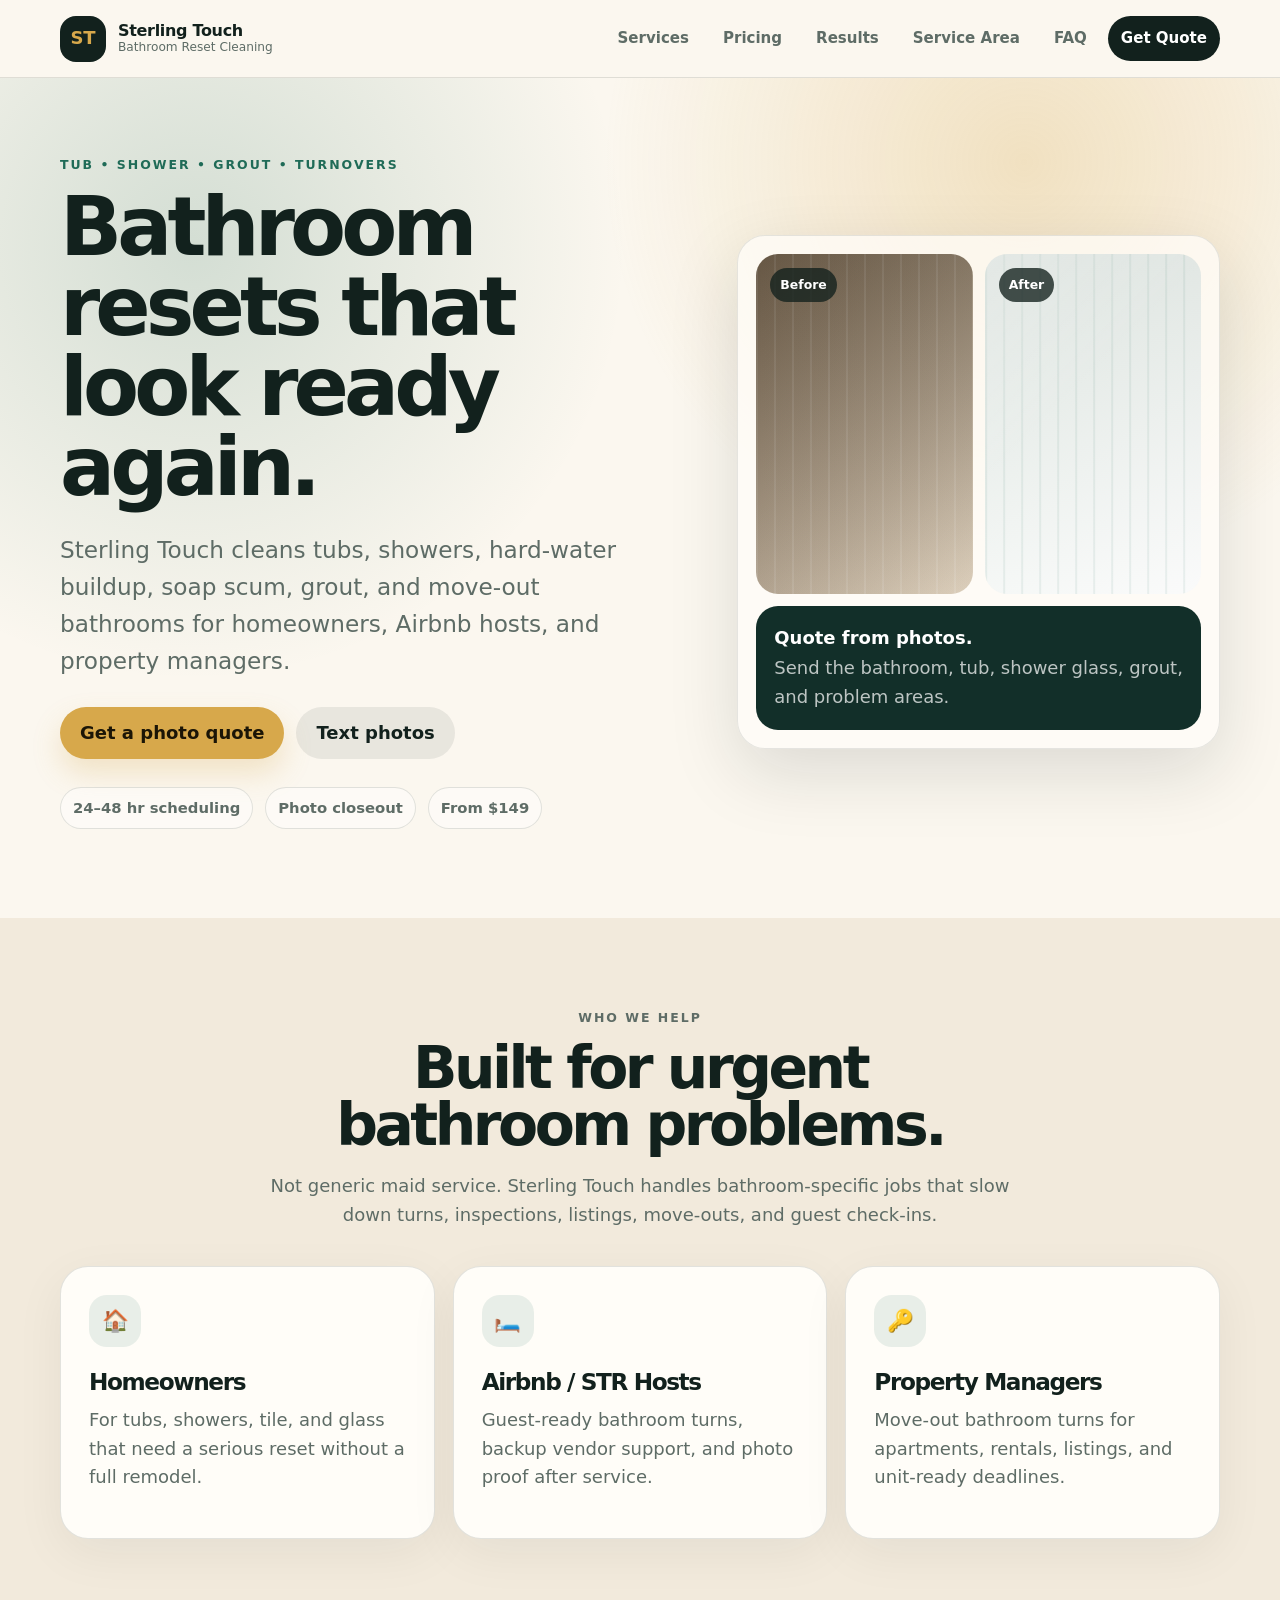
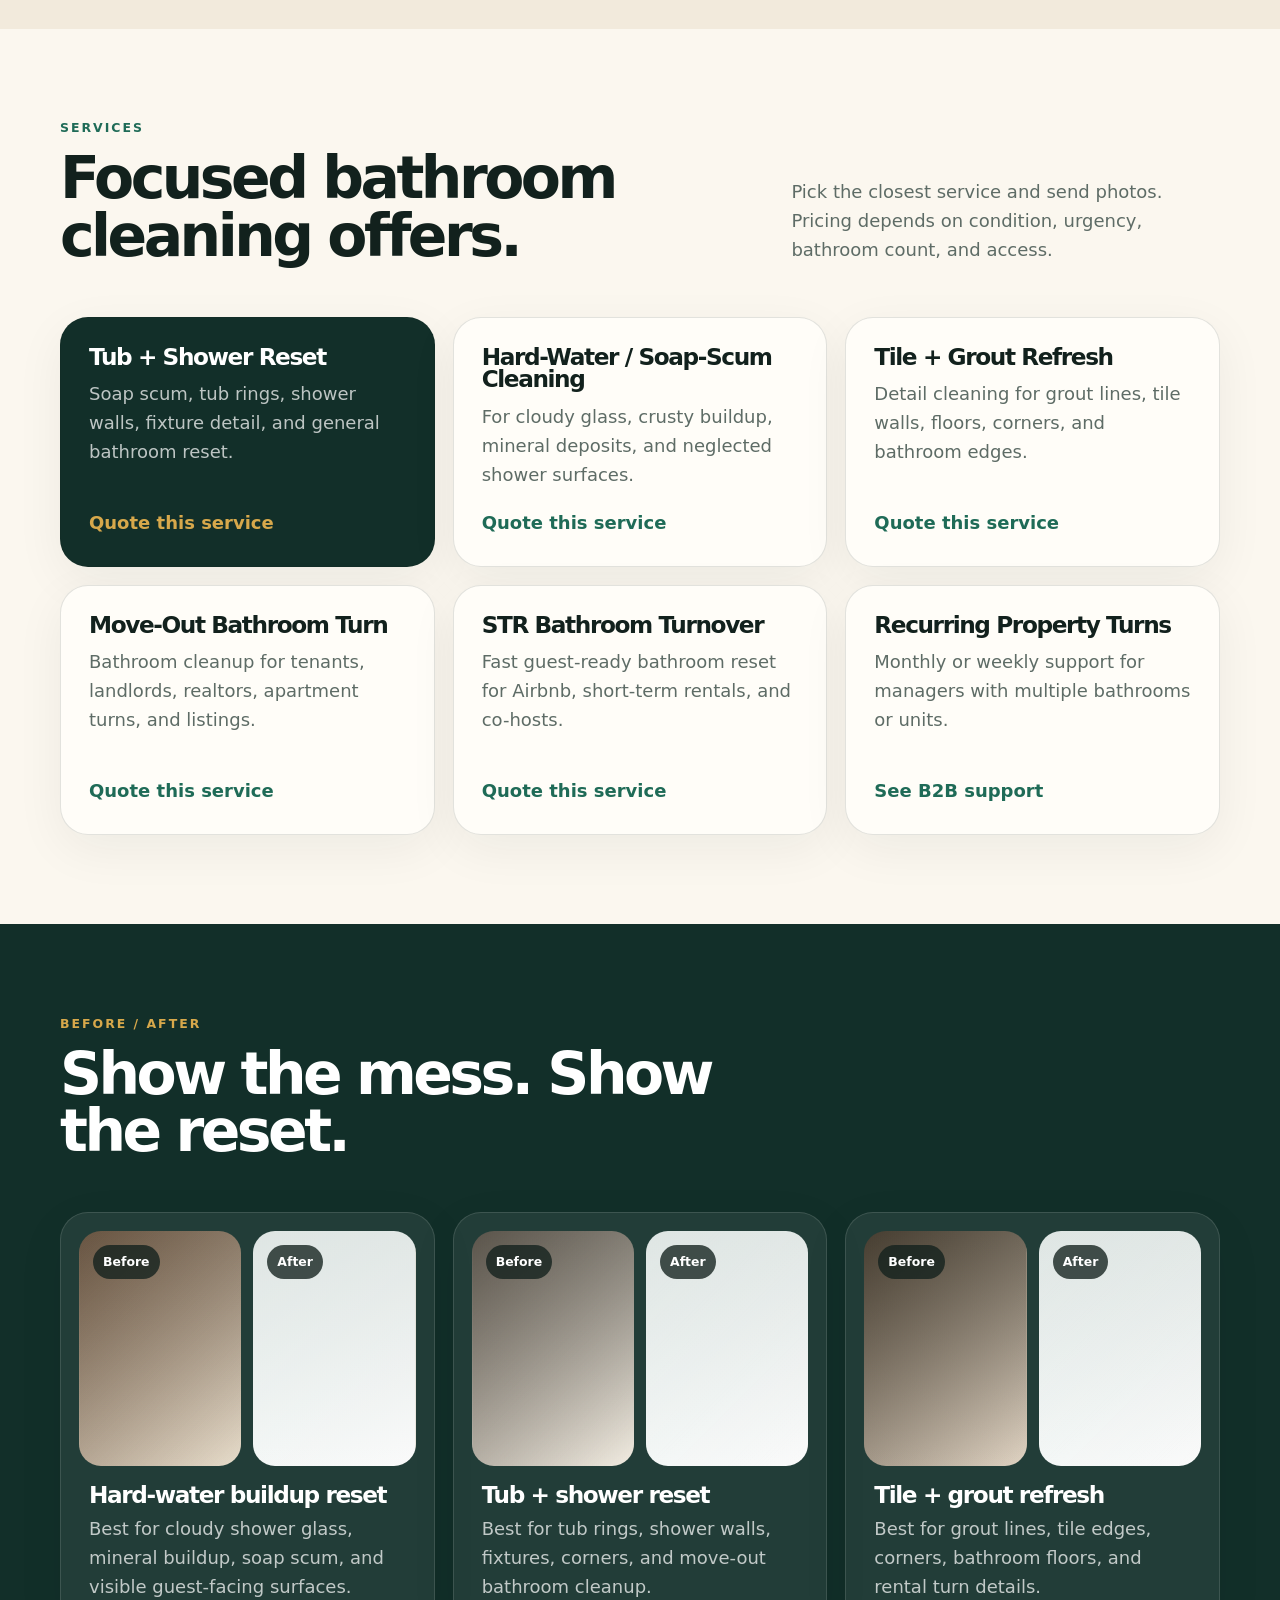
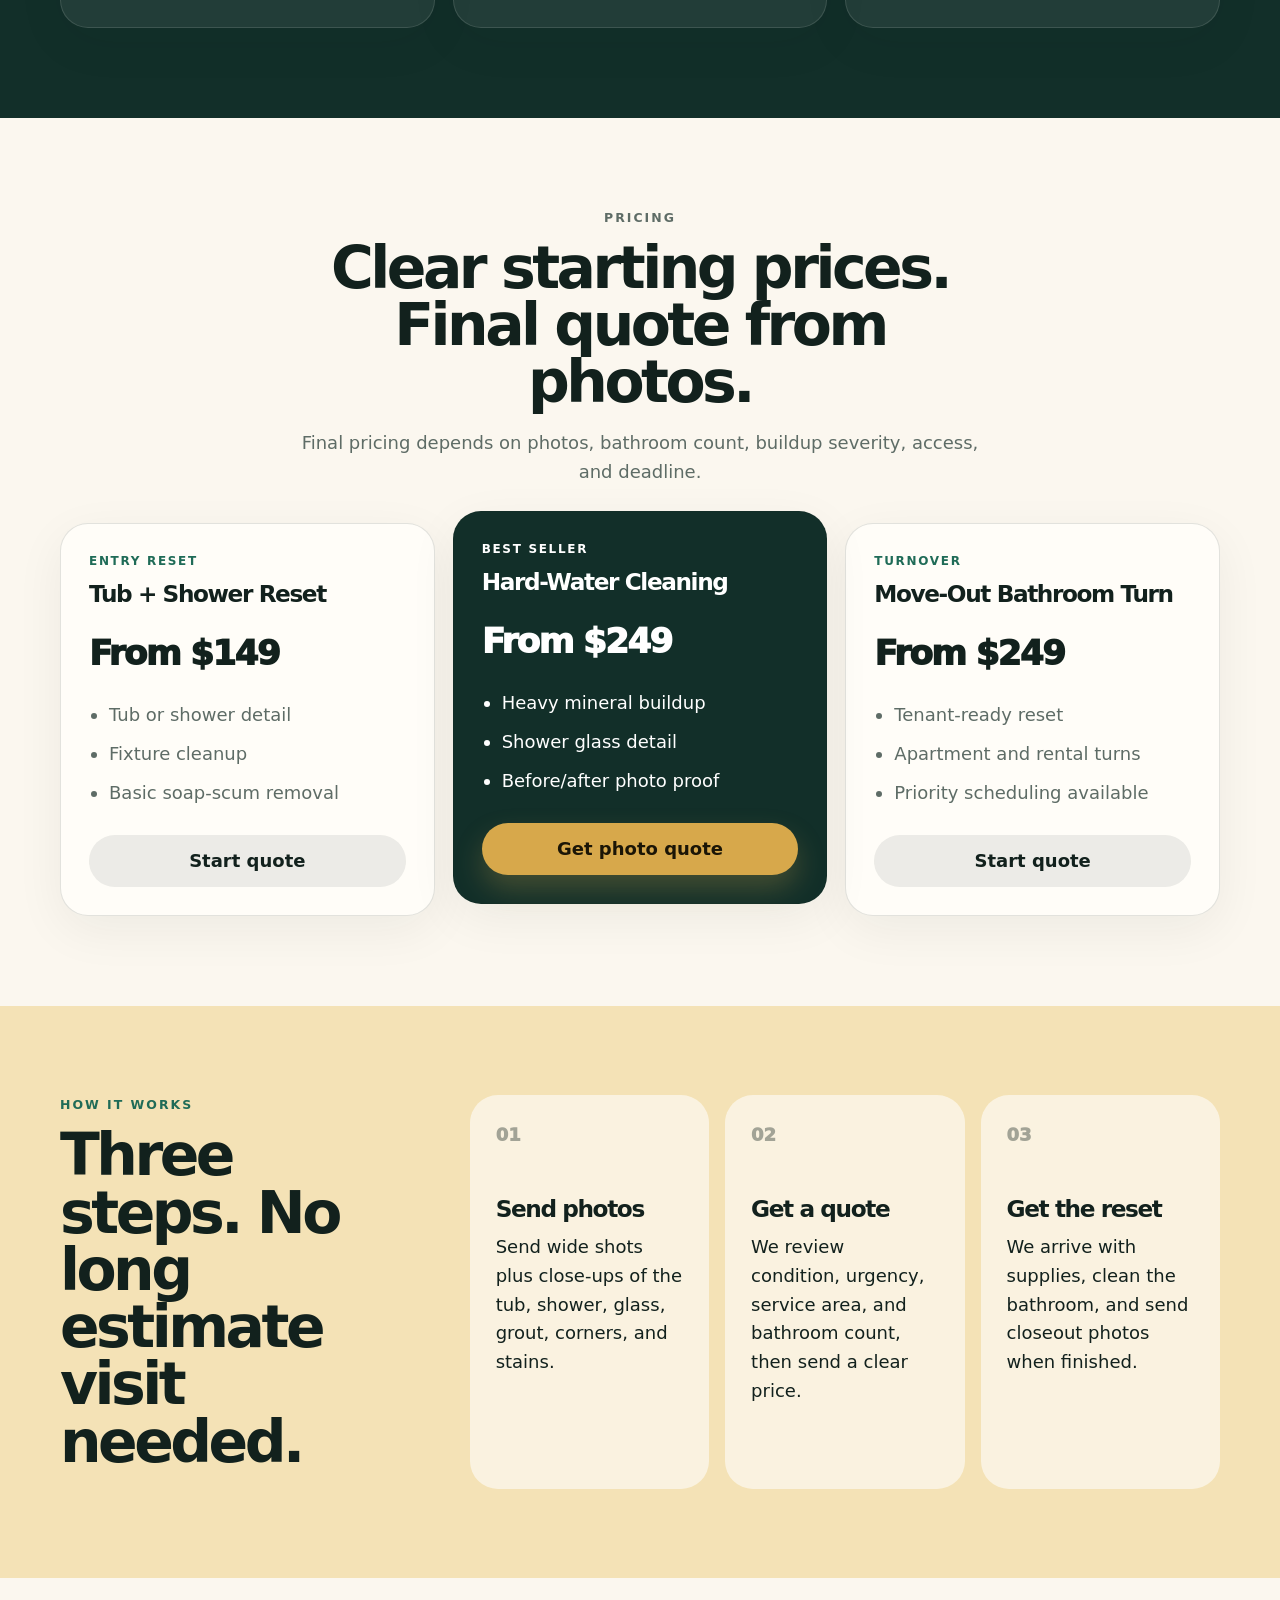
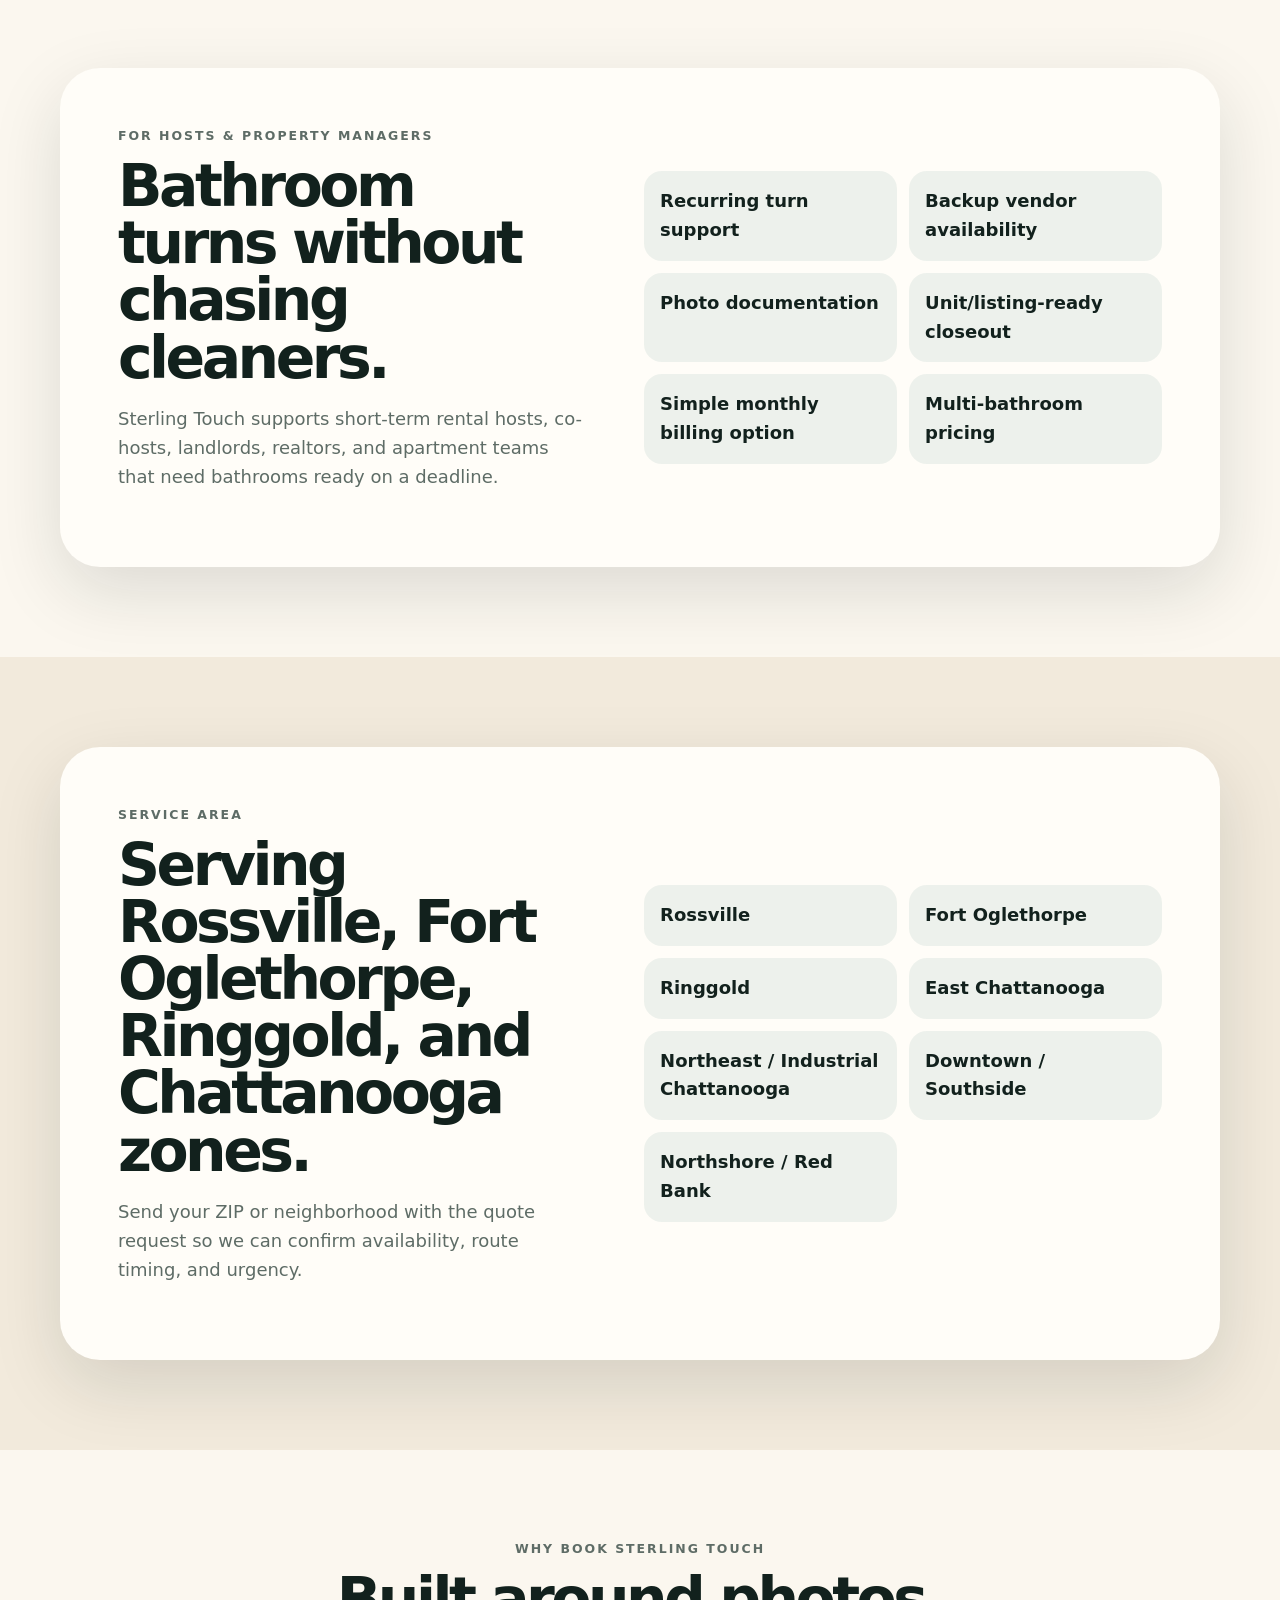
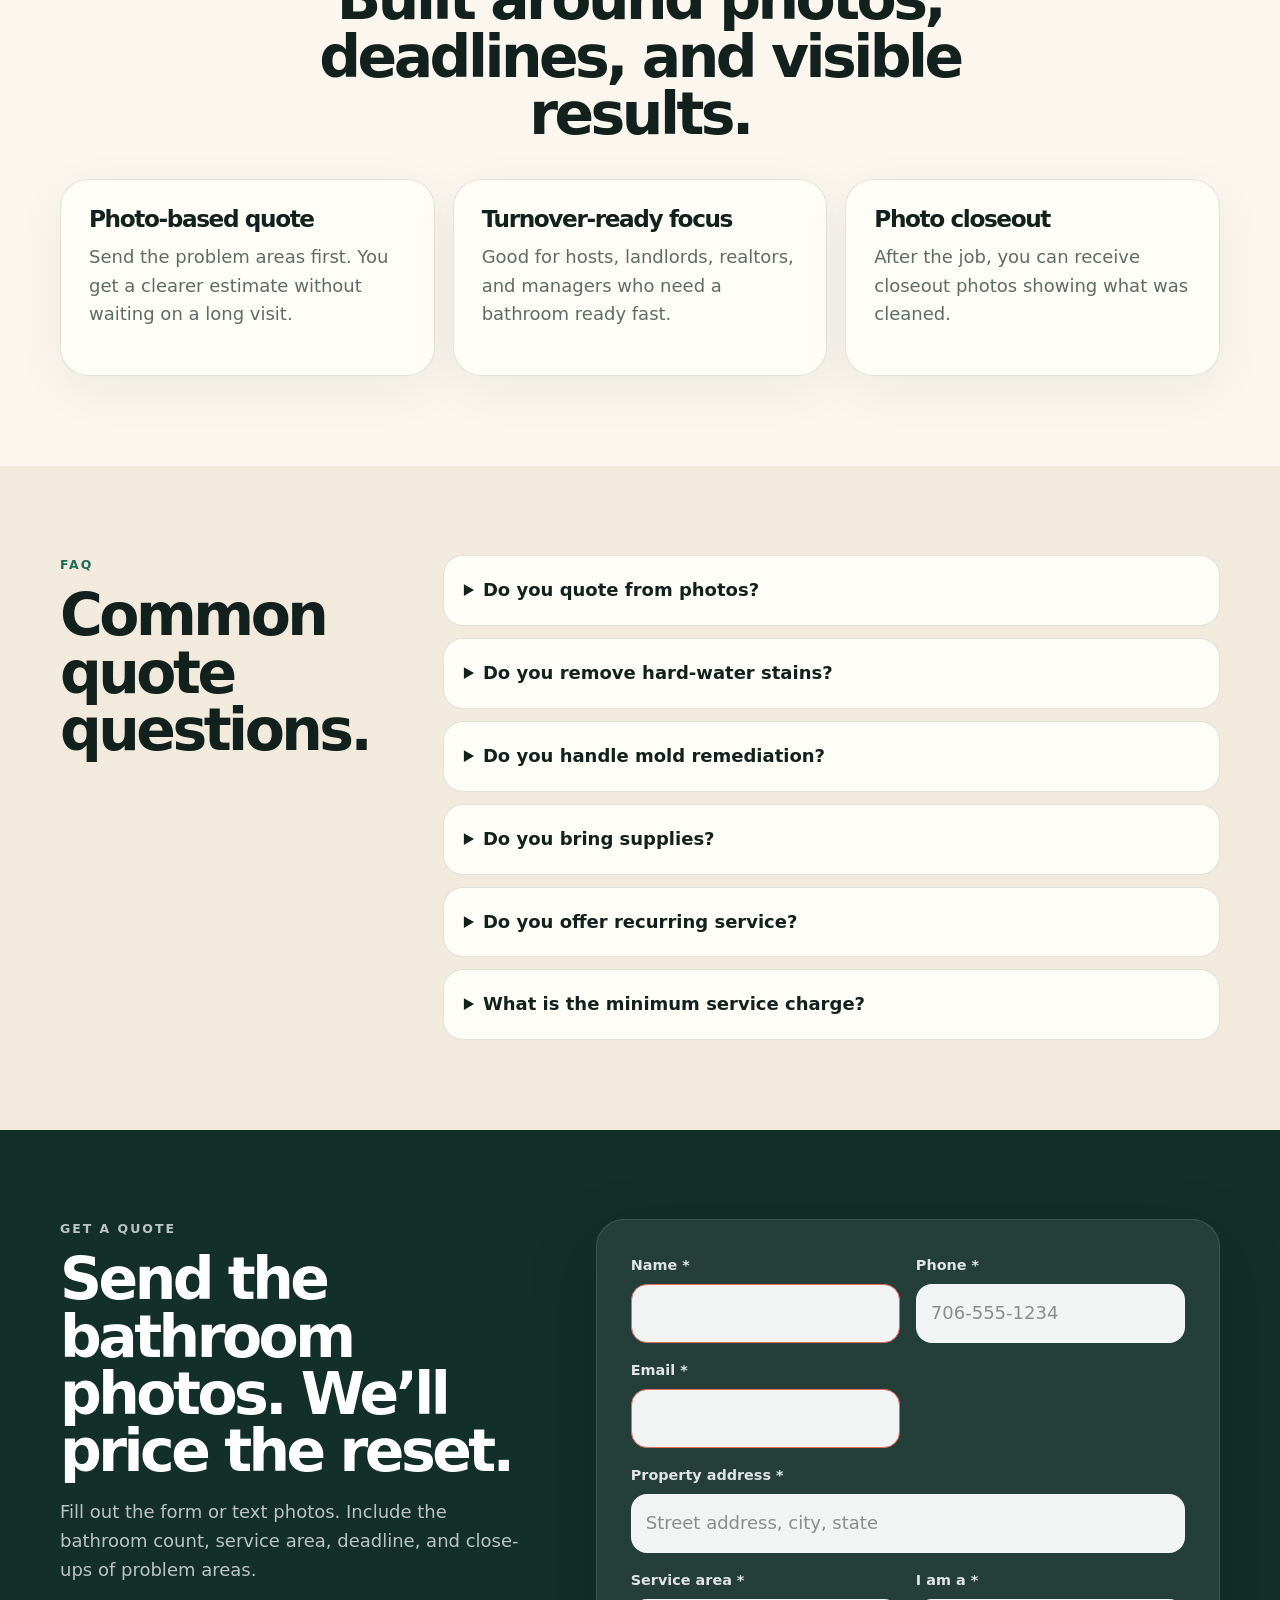
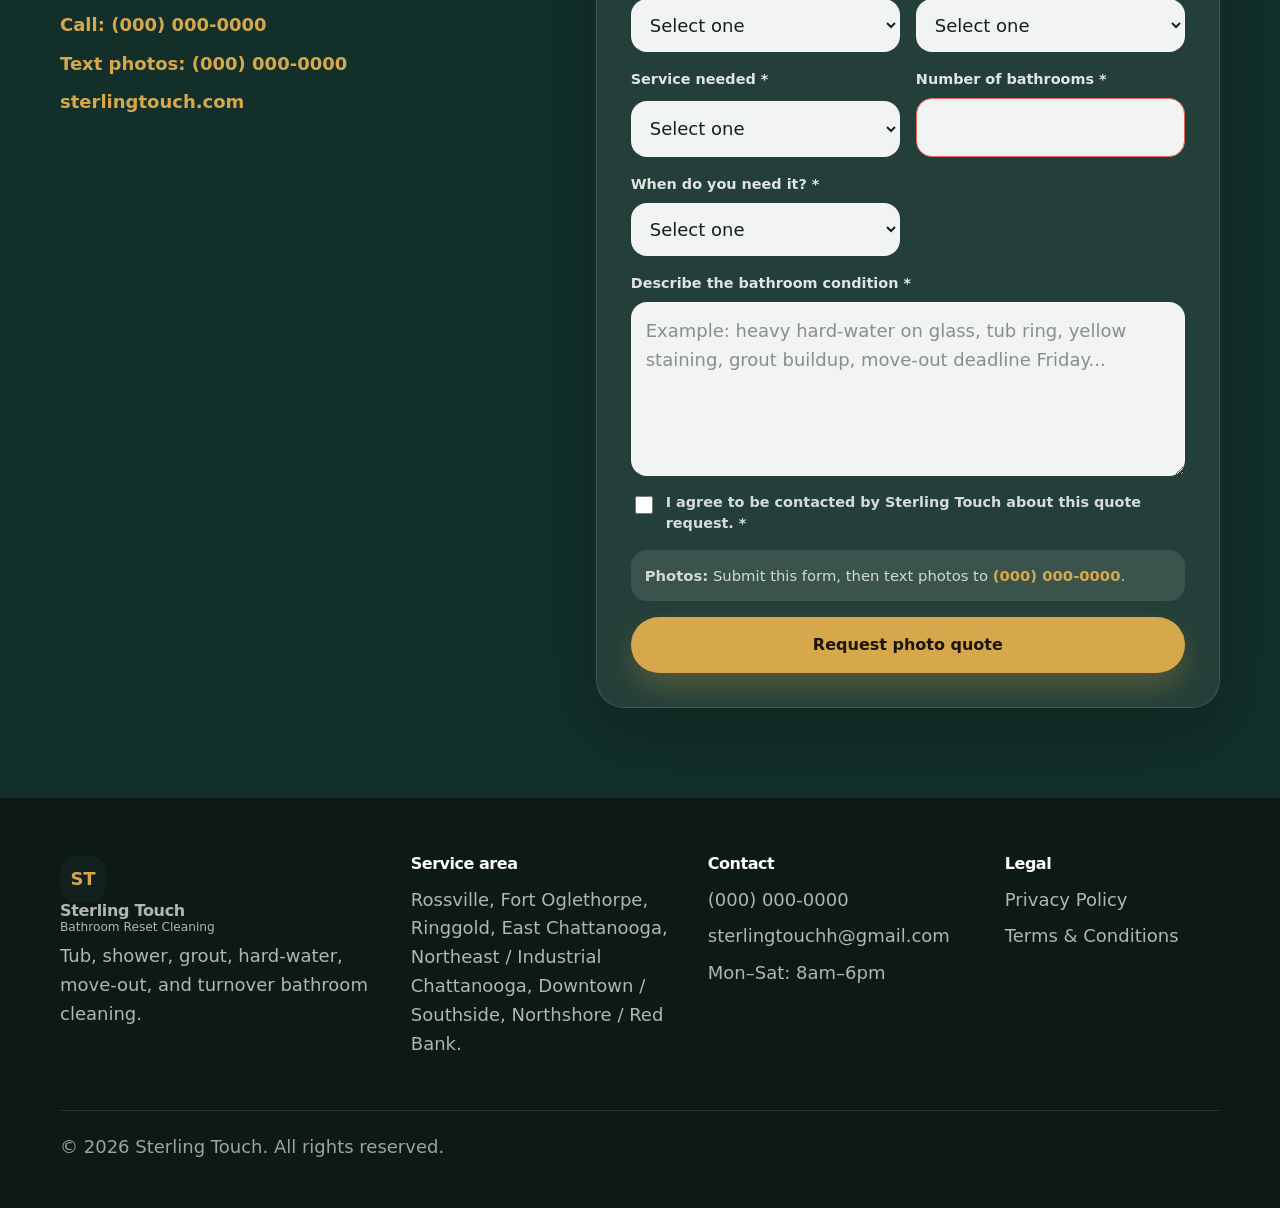
==== index.html @ bf1225da "init" ====
<!doctype html>
<html lang="en">
  <head>
    <meta charset="utf-8" />
    <meta name="viewport" content="width=device-width, initial-scale=1" />
    <title>Sterling Touch | Bathroom Reset Cleaning</title>
    <meta
      name="description"
      content="Sterling Touch cleans tubs, showers, hard-water buildup, soap scum, grout, and move-out bathrooms in Rossville, Fort Oglethorpe, Ringgold, and Chattanooga-area service zones. Get a quote from photos."
    />
    <meta name="theme-color" content="#12211d" />

    <link
      rel="shortcut icon"
      type="image/ico"
      sizes="32x32"
      href="/media/images/favacion.ico"
    />

    <meta
      property="og:title"
      content="Sterling Touch Bathroom Reset Cleaning"
    />
    <meta
      property="og:description"
      content="Tub, shower, grout, hard-water, move-out, and bathroom turnover cleaning. Quote from photos."
    />
    <meta property="og:type" content="website" />

    <link rel="stylesheet" href="styles.css" />
  </head>

  <body>
    <a class="skip-link" href="#quote">Skip to quote form</a>

    <header class="site-header" data-header>
      <div class="container header-inner">
        <a class="brand" href="#top" aria-label="Sterling Touch home">
          <span class="brand-mark" aria-hidden="true">ST</span>
          <span>
            <strong>Sterling Touch</strong>
            <small>Bathroom Reset Cleaning</small>
          </span>
        </a>

        <button
          class="nav-toggle"
          type="button"
          aria-expanded="false"
          aria-controls="site-nav"
        >
          <span class="sr-only">Open menu</span>
          <span></span>
          <span></span>
          <span></span>
        </button>

        <nav class="site-nav" id="site-nav" aria-label="Main navigation">
          <a href="#services">Services</a>
          <a href="#pricing">Pricing</a>
          <a href="#results">Results</a>
          <a href="#service-area">Service Area</a>
          <a href="#faq">FAQ</a>
          <a class="nav-cta" href="#quote">Get Quote</a>
        </nav>
      </div>
    </header>

    <main id="top">
      <section class="hero section-pad" aria-labelledby="hero-title">
        <div class="container hero-grid">
          <div class="hero-copy">
            <p class="eyebrow">Tub • Shower • Grout • Turnovers</p>
            <h1 id="hero-title">Bathroom resets that look ready again.</h1>
            <p class="hero-text">
              Sterling Touch cleans tubs, showers, hard-water buildup, soap
              scum, grout, and move-out bathrooms for homeowners, Airbnb hosts,
              and property managers.
            </p>

            <div class="hero-actions" aria-label="Primary actions">
              <a class="btn btn-primary" href="#quote">Get a photo quote</a>
              <a class="btn btn-secondary" href="sms:+10000000000"
                >Text photos</a
              >
            </div>

            <div class="trust-row" aria-label="Trust highlights">
              <span>24–48 hr scheduling</span>
              <span>Photo closeout</span>
              <span>From $149</span>
            </div>
          </div>

          <aside
            class="hero-card"
            aria-label="Before and after bathroom cleaning result"
          >
            <div class="before-after-card">
              <div class="photo-panel before-photo">
                <span>Before</span>
              </div>
              <div class="photo-panel after-photo">
                <span>After</span>
              </div>
            </div>
            <div class="result-strip">
              <strong>Quote from photos.</strong>
              <span
                >Send the bathroom, tub, shower glass, grout, and problem
                areas.</span
              >
            </div>
          </aside>
        </div>
      </section>

      <section class="section-pad section-muted" id="audience">
        <div class="container">
          <div class="section-heading">
            <p class="eyebrow">Who we help</p>
            <h2>Built for urgent bathroom problems.</h2>
            <p>
              Not generic maid service. Sterling Touch handles bathroom-specific
              jobs that slow down turns, inspections, listings, move-outs, and
              guest check-ins.
            </p>
          </div>

          <div class="card-grid three">
            <article class="info-card">
              <span class="icon">🏠</span>
              <h3>Homeowners</h3>
              <p>
                For tubs, showers, tile, and glass that need a serious reset
                without a full remodel.
              </p>
            </article>

            <article class="info-card">
              <span class="icon">🛏️</span>
              <h3>Airbnb / STR Hosts</h3>
              <p>
                Guest-ready bathroom turns, backup vendor support, and photo
                proof after service.
              </p>
            </article>

            <article class="info-card">
              <span class="icon">🔑</span>
              <h3>Property Managers</h3>
              <p>
                Move-out bathroom turns for apartments, rentals, listings, and
                unit-ready deadlines.
              </p>
            </article>
          </div>
        </div>
      </section>

      <section class="section-pad" id="services">
        <div class="container split-heading">
          <div>
            <p class="eyebrow">Services</p>
            <h2>Focused bathroom cleaning offers.</h2>
          </div>
          <p>
            Pick the closest service and send photos. Pricing depends on
            condition, urgency, bathroom count, and access.
          </p>
        </div>

        <div class="container service-grid">
          <article class="service-card featured">
            <h3>Tub + Shower Reset</h3>
            <p>
              Soap scum, tub rings, shower walls, fixture detail, and general
              bathroom reset.
            </p>
            <a href="#quote">Quote this service</a>
          </article>

          <article class="service-card">
            <h3>Hard-Water / Soap-Scum Cleaning</h3>
            <p>
              For cloudy glass, crusty buildup, mineral deposits, and neglected
              shower surfaces.
            </p>
            <a href="#quote">Quote this service</a>
          </article>

          <article class="service-card">
            <h3>Tile + Grout Refresh</h3>
            <p>
              Detail cleaning for grout lines, tile walls, floors, corners, and
              bathroom edges.
            </p>
            <a href="#quote">Quote this service</a>
          </article>

          <article class="service-card">
            <h3>Move-Out Bathroom Turn</h3>
            <p>
              Bathroom cleanup for tenants, landlords, realtors, apartment
              turns, and listings.
            </p>
            <a href="#quote">Quote this service</a>
          </article>

          <article class="service-card">
            <h3>STR Bathroom Turnover</h3>
            <p>
              Fast guest-ready bathroom reset for Airbnb, short-term rentals,
              and co-hosts.
            </p>
            <a href="#quote">Quote this service</a>
          </article>

          <article class="service-card">
            <h3>Recurring Property Turns</h3>
            <p>
              Monthly or weekly support for managers with multiple bathrooms or
              units.
            </p>
            <a href="#property">See B2B support</a>
          </article>
        </div>
      </section>

      <section class="section-pad section-dark" id="results">
        <div class="container split-heading">
          <div>
            <p class="eyebrow">Before / After</p>
            <h2>Show the mess. Show the reset.</h2>
          </div>
        </div>

        <div class="container result-grid">
          <article class="compare-card">
            <div class="compare-photos">
              <div class="compare-photo ba-before-1"><span>Before</span></div>
              <div class="compare-photo ba-after-1"><span>After</span></div>
            </div>
            <h3>Hard-water buildup reset</h3>
            <p>
              Best for cloudy shower glass, mineral buildup, soap scum, and
              visible guest-facing surfaces.
            </p>
          </article>

          <article class="compare-card">
            <div class="compare-photos">
              <div class="compare-photo ba-before-2"><span>Before</span></div>
              <div class="compare-photo ba-after-2"><span>After</span></div>
            </div>
            <h3>Tub + shower reset</h3>
            <p>
              Best for tub rings, shower walls, fixtures, corners, and move-out
              bathroom cleanup.
            </p>
          </article>

          <article class="compare-card">
            <div class="compare-photos">
              <div class="compare-photo ba-before-3"><span>Before</span></div>
              <div class="compare-photo ba-after-3"><span>After</span></div>
            </div>
            <h3>Tile + grout refresh</h3>
            <p>
              Best for grout lines, tile edges, corners, bathroom floors, and
              rental turn details.
            </p>
          </article>
        </div>
      </section>

      <section class="section-pad" id="pricing">
        <div class="container section-heading narrow">
          <p class="eyebrow">Pricing</p>
          <h2>Clear starting prices. Final quote from photos.</h2>
          <p>
            Final pricing depends on photos, bathroom count, buildup severity,
            access, and deadline.
          </p>
        </div>

        <div class="container pricing-grid">
          <article class="price-card">
            <p class="price-label">Entry reset</p>
            <h3>Tub + Shower Reset</h3>
            <p class="price">From $149</p>
            <ul>
              <li>Tub or shower detail</li>
              <li>Fixture cleanup</li>
              <li>Basic soap-scum removal</li>
            </ul>
            <a class="btn btn-secondary" href="#quote">Start quote</a>
          </article>

          <article class="price-card main-price">
            <p class="price-label">Best seller</p>
            <h3>Hard-Water Cleaning</h3>
            <p class="price">From $249</p>
            <ul>
              <li>Heavy mineral buildup</li>
              <li>Shower glass detail</li>
              <li>Before/after photo proof</li>
            </ul>
            <a class="btn btn-primary" href="#quote">Get photo quote</a>
          </article>

          <article class="price-card">
            <p class="price-label">Turnover</p>
            <h3>Move-Out Bathroom Turn</h3>
            <p class="price">From $249</p>
            <ul>
              <li>Tenant-ready reset</li>
              <li>Apartment and rental turns</li>
              <li>Priority scheduling available</li>
            </ul>
            <a class="btn btn-secondary" href="#quote">Start quote</a>
          </article>
        </div>
      </section>

      <section class="section-pad section-accent" id="process">
        <div class="container process-grid">
          <div>
            <p class="eyebrow">How it works</p>
            <h2>Three steps. No long estimate visit needed.</h2>
          </div>

          <div class="steps">
            <article>
              <span>01</span>
              <h3>Send photos</h3>
              <p>
                Send wide shots plus close-ups of the tub, shower, glass, grout,
                corners, and stains.
              </p>
            </article>

            <article>
              <span>02</span>
              <h3>Get a quote</h3>
              <p>
                We review condition, urgency, service area, and bathroom count,
                then send a clear price.
              </p>
            </article>

            <article>
              <span>03</span>
              <h3>Get the reset</h3>
              <p>
                We arrive with supplies, clean the bathroom, and send closeout
                photos when finished.
              </p>
            </article>
          </div>
        </div>
      </section>

      <section class="section-pad" id="property">
        <div class="container b2b-panel">
          <div>
            <p class="eyebrow">For hosts & property managers</p>
            <h2>Bathroom turns without chasing cleaners.</h2>
            <p>
              Sterling Touch supports short-term rental hosts, co-hosts,
              landlords, realtors, and apartment teams that need bathrooms ready
              on a deadline.
            </p>
          </div>

          <div class="b2b-list">
            <p>Recurring turn support</p>
            <p>Backup vendor availability</p>
            <p>Photo documentation</p>
            <p>Unit/listing-ready closeout</p>
            <p>Simple monthly billing option</p>
            <p>Multi-bathroom pricing</p>
          </div>
        </div>
      </section>

      <section class="section-pad section-muted" id="service-area">
        <div class="container service-area-grid">
          <div>
            <p class="eyebrow">Service Area</p>
            <h2>
              Serving Rossville, Fort Oglethorpe, Ringgold, and Chattanooga
              zones.
            </h2>
            <p>
              Send your ZIP or neighborhood with the quote request so we can
              confirm availability, route timing, and urgency.
            </p>
          </div>

          <div
            class="location-list"
            aria-label="Sterling Touch operation locations"
          >
            <span>Rossville</span>
            <span>Fort Oglethorpe</span>
            <span>Ringgold</span>
            <span>East Chattanooga</span>
            <span>Northeast / Industrial Chattanooga</span>
            <span>Downtown / Southside</span>
            <span>Northshore / Red Bank</span>
          </div>
        </div>
      </section>

      <section class="section-pad" id="proof">
        <div class="container section-heading narrow">
          <p class="eyebrow">Why book Sterling Touch</p>
          <h2>Built around photos, deadlines, and visible results.</h2>
        </div>

        <div class="container testimonial-grid">
          <article class="trust-card">
            <h3>Photo-based quote</h3>
            <p>
              Send the problem areas first. You get a clearer estimate without
              waiting on a long visit.
            </p>
          </article>

          <article class="trust-card">
            <h3>Turnover-ready focus</h3>
            <p>
              Good for hosts, landlords, realtors, and managers who need a
              bathroom ready fast.
            </p>
          </article>

          <article class="trust-card">
            <h3>Photo closeout</h3>
            <p>
              After the job, you can receive closeout photos showing what was
              cleaned.
            </p>
          </article>
        </div>
      </section>

      <section class="section-pad section-muted" id="faq">
        <div class="container faq-grid">
          <div>
            <p class="eyebrow">FAQ</p>
            <h2>Common quote questions.</h2>
          </div>

          <div class="faq-list">
            <details>
              <summary>Do you quote from photos?</summary>
              <p>
                Yes. Send clear photos of the full bathroom and close-ups of
                buildup, stains, grout, tub, and shower glass.
              </p>
            </details>

            <details>
              <summary>Do you remove hard-water stains?</summary>
              <p>
                We clean many hard-water and soap-scum problems. Some permanent
                etching, damaged finish, or old staining may not fully
                disappear.
              </p>
            </details>

            <details>
              <summary>Do you handle mold remediation?</summary>
              <p>
                No. We clean bathroom surfaces, but we do not provide certified
                mold remediation, structural repair, or water-damage work.
              </p>
            </details>

            <details>
              <summary>Do you bring supplies?</summary>
              <p>
                Yes. We bring our normal bathroom cleaning supplies, pads,
                gloves, and detail tools.
              </p>
            </details>

            <details>
              <summary>Do you offer recurring service?</summary>
              <p>
                Yes. Recurring support is available for Airbnb hosts, co-hosts,
                landlords, property managers, and apartment teams.
              </p>
            </details>

            <details>
              <summary>What is the minimum service charge?</summary>
              <p>
                Standard tub and shower reset jobs start at $149. Heavy buildup,
                grout work, urgent jobs, and multiple bathrooms cost more.
              </p>
            </details>
          </div>
        </div>
      </section>

      <section class="section-pad section-dark" id="quote">
        <div class="container quote-grid">
          <div class="quote-copy">
            <p class="eyebrow">Get a quote</p>
            <h2>Send the bathroom photos. We’ll price the reset.</h2>
            <p>
              Fill out the form or text photos. Include the bathroom count,
              service area, deadline, and close-ups of problem areas.
            </p>

            <div class="quote-contact">
              <a href="tel:+10000000000">Call: (000) 000-0000</a>
              <a href="sms:+10000000000">Text photos: (000) 000-0000</a>
              <a href="mailto:sterlingtouchh@gmail.com">sterlingtouch.com</a>
            </div>
          </div>

          <form
            class="quote-form"
            id="quote-form"
            action="https://api.web3forms.com/submit"
            method="POST"
          >
            <input
              type="hidden"
              name="access_key"
              value="f133cf6c-20a5-4067-9790-e2abd6e254a6"
            />

            <input
              type="hidden"
              name="subject"
              value="New Sterling Touch quote request"
            />

            <input
              type="hidden"
              name="from_name"
              value="Sterling Touch Website"
            />

            <input
              type="hidden"
              name="redirect"
              value="https://YOUR-DOMAIN.com/thank-you.html"
            />

            <input
              type="checkbox"
              name="botcheck"
              class="botcheck"
              tabindex="-1"
              autocomplete="off"
            />

            <div class="form-row">
              <label for="name">Name *</label>
              <input
                id="name"
                name="name"
                type="text"
                autocomplete="name"
                minlength="2"
                maxlength="80"
                required
              />
            </div>

            <div class="form-row">
              <label for="phone">Phone *</label>
              <input
                id="phone"
                name="phone"
                type="tel"
                autocomplete="tel"
                inputmode="tel"
                minlength="10"
                maxlength="20"
                pattern="[0-9()+\-\s.]{10,20}"
                placeholder="706-555-1234"
                required
              />
            </div>

            <div class="form-row">
              <label for="email">Email *</label>
              <input
                id="email"
                name="email"
                type="email"
                autocomplete="email"
                maxlength="120"
                required
              />
            </div>

            <div class="form-row full">
              <label for="address">Property address *</label>
              <input
                id="address"
                name="property_address"
                type="text"
                autocomplete="street-address"
                minlength="5"
                maxlength="160"
                placeholder="Street address, city, state"
                required
              />
            </div>

            <div class="form-row">
              <label for="area">Service area *</label>
              <select id="area" name="service_area" required>
                <option value="">Select one</option>
                <option>Rossville</option>
                <option>Fort Oglethorpe</option>
                <option>Ringgold</option>
                <option>East Chattanooga</option>
                <option>Northeast / Industrial Chattanooga</option>
                <option>Downtown / Southside</option>
                <option>Northshore / Red Bank</option>
                <option>Other nearby area</option>
              </select>
            </div>

            <div class="form-row">
              <label for="customer-type">I am a *</label>
              <select id="customer-type" name="customer_type" required>
                <option value="">Select one</option>
                <option>Homeowner</option>
                <option>Airbnb / STR host</option>
                <option>Property manager</option>
                <option>Landlord</option>
                <option>Realtor</option>
                <option>Other</option>
              </select>
            </div>

            <div class="form-row">
              <label for="service">Service needed *</label>
              <select id="service" name="service_needed" required>
                <option value="">Select one</option>
                <option>Tub + Shower Reset</option>
                <option>Hard-Water / Soap-Scum Cleaning</option>
                <option>Tile + Grout Refresh</option>
                <option>Move-Out Bathroom Turn</option>
                <option>STR Bathroom Turnover</option>
                <option>Recurring Property Turn Service</option>
              </select>
            </div>

            <div class="form-row">
              <label for="bathrooms">Number of bathrooms *</label>
              <input
                id="bathrooms"
                name="bathroom_count"
                type="number"
                min="1"
                max="20"
                step="1"
                inputmode="numeric"
                required
              />
            </div>

            <div class="form-row">
              <label for="urgency">When do you need it? *</label>
              <select id="urgency" name="urgency" required>
                <option value="">Select one</option>
                <option>ASAP</option>
                <option>Within 24–48 hours</option>
                <option>This week</option>
                <option>Flexible</option>
              </select>
            </div>

            <div class="form-row full">
              <label for="message">Describe the bathroom condition *</label>
              <textarea
                id="message"
                name="message"
                rows="5"
                minlength="10"
                maxlength="1000"
                placeholder="Example: heavy hard-water on glass, tub ring, yellow staining, grout buildup, move-out deadline Friday..."
                required
              ></textarea>
            </div>

            <div class="form-row full checkbox-row">
              <label>
                <input
                  id="contact-consent"
                  name="contact_consent"
                  type="checkbox"
                  value="I agree to be contacted about this quote request."
                  required
                />
                I agree to be contacted by Sterling Touch about this quote
                request. *
              </label>
            </div>

            <div class="form-note full">
              <strong>Photos:</strong> Submit this form, then text photos to
              <a href="sms:+10000000000">(000) 000-0000</a>.
            </div>

            <button class="btn btn-primary full" type="submit">
              Request photo quote
            </button>
          </form>
        </div>
      </section>
    </main>

    <footer class="site-footer">
      <div class="container footer-grid">
        <div>
          <a class="brand footer-brand" href="#top">
            <span class="brand-mark" aria-hidden="true">ST</span>
            <span>
              <strong>Sterling Touch</strong>
              <small>Bathroom Reset Cleaning</small>
            </span>
          </a>
          <p>
            Tub, shower, grout, hard-water, move-out, and turnover bathroom
            cleaning.
          </p>
        </div>

        <div>
          <h2>Service area</h2>
          <p>
            Rossville, Fort Oglethorpe, Ringgold, East Chattanooga, Northeast /
            Industrial Chattanooga, Downtown / Southside, Northshore / Red Bank.
          </p>
        </div>

        <div>
          <h2>Contact</h2>
          <a href="tel:+10000000000">(000) 000-0000</a>
          <a href="mailto:sterlingtouchh@gmail.com">sterlingtouchh@gmail.com</a>
          <p>Mon–Sat: 8am–6pm</p>
        </div>

        <div>
          <h2>Legal</h2>
          <a href="privacy.html">Privacy Policy</a>
          <a href="terms.html">Terms & Conditions</a>
        </div>
      </div>

      <div class="container footer-bottom">
        <p>© <span data-year></span> Sterling Touch. All rights reserved.</p>
      </div>
    </footer>

    <script src="script.js"></script>
  </body>
</html>
---- styles.css ----
:root {
  --bg: #fbf7ef;
  --paper: #fffdf8;
  --ink: #12211d;
  --muted: #5e6c66;
  --line: rgba(18, 33, 29, 0.12);
  --brand: #1f6b57;
  --brand-dark: #122f29;
  --accent: #d7a84b;
  --accent-soft: #f4e2b6;
  --white: #ffffff;
  --shadow: 0 24px 70px rgba(18, 33, 29, 0.13);
  --radius: 28px;
  --radius-sm: 18px;
  --container: 1160px;
  --header-h: 78px;
  --step--1: clamp(0.86rem, 0.83rem + 0.12vw, 0.94rem);
  --step-0: clamp(1rem, 0.95rem + 0.23vw, 1.125rem);
  --step-1: clamp(1.2rem, 1.1rem + 0.45vw, 1.45rem);
  --step-2: clamp(1.55rem, 1.31rem + 1.08vw, 2.15rem);
  --step-3: clamp(2.15rem, 1.55rem + 2.7vw, 3.65rem);
  --step-4: clamp(3rem, 2.1rem + 4vw, 5.1rem);
}

* {
  box-sizing: border-box;
}

html {
  scroll-behavior: smooth;
}

body {
  margin: 0;
  background: var(--bg);
  color: var(--ink);
  font-family: Inter, ui-sans-serif, system-ui, -apple-system, BlinkMacSystemFont, "Segoe UI", sans-serif;
  font-size: var(--step-0);
  line-height: 1.6;
}

body.nav-open {
  overflow: hidden;
}

img,
svg {
  display: block;
  max-width: 100%;
}

a {
  color: inherit;
  text-decoration: none;
}

button,
input,
select,
textarea {
  font: inherit;
}

main section {
  scroll-margin-top: calc(var(--header-h) + 22px);
}

.container {
  width: min(var(--container), calc(100% - 32px));
  margin-inline: auto;
}

.section-pad {
  padding: clamp(56px, 7vw, 104px) 0;
}

.section-muted {
  background: #f2eadc;
}

.section-dark {
  background: var(--brand-dark);
  color: var(--white);
}

.section-accent {
  background: var(--accent-soft);
}

.skip-link {
  position: absolute;
  left: 16px;
  top: -100px;
  z-index: 100;
  padding: 10px 14px;
  border-radius: 999px;
  background: var(--ink);
  color: var(--white);
}

.skip-link:focus {
  top: 16px;
}

.sr-only {
  position: absolute;
  width: 1px;
  height: 1px;
  padding: 0;
  margin: -1px;
  overflow: hidden;
  clip: rect(0, 0, 0, 0);
  white-space: nowrap;
  border: 0;
}

.site-header {
  position: sticky;
  top: 0;
  z-index: 50;
  height: var(--header-h);
  background: rgba(251, 247, 239, 0.86);
  border-bottom: 1px solid var(--line);
  backdrop-filter: blur(18px);
}

.header-inner {
  height: 100%;
  display: flex;
  align-items: center;
  justify-content: space-between;
  gap: 24px;
}

.brand {
  display: inline-flex;
  align-items: center;
  gap: 12px;
  min-width: max-content;
}

.brand-mark {
  display: grid;
  place-items: center;
  width: 46px;
  height: 46px;
  border-radius: 16px;
  background: var(--ink);
  color: var(--accent);
  font-weight: 900;
  letter-spacing: -0.009em;
}

.brand strong,
.brand small {
  display: block;
}

.brand strong {
  font-size: 1rem;
  line-height: 1.1;
  letter-spacing: -0.02em;
}

.brand small {
  color: var(--muted);
  font-size: 0.76rem;
  line-height: 1.2;
}

.site-nav {
  display: flex;
  align-items: center;
  gap: 8px;
}

.site-nav a {
  padding: 10px 13px;
  border-radius: 999px;
  color: var(--muted);
  font-size: 0.94rem;
  font-weight: 700;
}

.site-nav a:hover,
.site-nav a:focus-visible {
  color: var(--ink);
  background: rgba(31, 107, 87, 0.08);
}

.site-nav .nav-cta {
  background: var(--ink);
  color: var(--white);
}

.nav-toggle {
  display: none;
  width: 46px;
  height: 46px;
  border: 1px solid var(--line);
  border-radius: 14px;
  background: var(--paper);
  cursor: pointer;
}

.nav-toggle span:not(.sr-only) {
  display: block;
  width: 20px;
  height: 2px;
  margin: 4px auto;
  background: var(--ink);
  border-radius: 999px;
}

.hero {
  position: relative;
  overflow: hidden;
  padding: clamp(46px, 6vw, 78px) 0 clamp(52px, 7vw, 94px);
}

.hero::before {
  content: "";
  position: absolute;
  inset: 0;
  background:
    radial-gradient(circle at 80% 10%, rgba(215, 168, 75, 0.28), transparent 33%),
    radial-gradient(circle at 15% 20%, rgba(31, 107, 87, 0.18), transparent 34%);
  pointer-events: none;
}

.hero-grid {
  position: relative;
  display: grid;
  grid-template-columns: minmax(0, 1.02fr) minmax(360px, 0.82fr);
  gap: clamp(32px, 6vw, 78px);
  align-items: center;
}

.eyebrow {
  margin: 0 0 12px;
  color: var(--brand);
  font-size: 0.78rem;
  font-weight: 900;
  letter-spacing: 0.16em;
  text-transform: uppercase;
}

.section-dark .eyebrow {
  color: var(--accent);
}

h1,
h2,
h3,
p {
  margin-top: 0;
}

h1,
h2,
h3 {
  line-height: 0.98;
  letter-spacing: -0.06em;
}

h1 {
  max-width: 10.5ch;
  margin-bottom: 24px;
  font-size: var(--step-4);
}

h2 {
  margin-bottom: 18px;
  font-size: var(--step-3);
}

h3 {
  margin-bottom: 12px;
  font-size: var(--step-1);
}

.hero-text {
  max-width: 700px;
  margin-bottom: 28px;
  color: var(--muted);
  font-size: var(--step-1);
}

.hero-actions,
.trust-row {
  display: flex;
  flex-wrap: wrap;
  gap: 12px;
  align-items: center;
}

.btn {
  display: inline-flex;
  align-items: center;
  justify-content: center;
  min-height: 52px;
  padding: 14px 20px;
  border: 0;
  border-radius: 999px;
  font-weight: 900;
  line-height: 1;
  cursor: pointer;
  transition: transform 180ms ease, box-shadow 180ms ease, background 180ms ease;
}

.btn:hover,
.btn:focus-visible {
  transform: translateY(-2px);
}

.btn-primary {
  background: var(--accent);
  color: #1b1506;
  box-shadow: 0 14px 28px rgba(215, 168, 75, 0.25);
}

.btn-secondary {
  background: rgba(18, 33, 29, 0.08);
  color: var(--ink);
}

.section-dark .btn-secondary {
  background: rgba(255, 255, 255, 0.1);
  color: var(--white);
}

.trust-row {
  margin-top: 28px;
}

.trust-row span {
  padding: 8px 12px;
  border: 1px solid var(--line);
  border-radius: 999px;
  background: rgba(255, 255, 255, 0.44);
  color: var(--muted);
  font-size: var(--step--1);
  font-weight: 800;
}

.hero-card {
  padding: 18px;
  border: 1px solid rgba(18, 33, 29, 0.1);
  border-radius: var(--radius);
  background: rgba(255, 253, 248, 0.74);
  box-shadow: var(--shadow);
}

.before-after-card,
.compare-photos {
  display: grid;
  grid-template-columns: 1fr 1fr;
  gap: 12px;
}

.photo-panel,
.compare-photo {
  position: relative;
  min-height: 340px;
  border-radius: 22px;
  overflow: hidden;
  background-position: center;
  background-size: cover;
  background-color: #d8c8b2;
}

.photo-panel::after,
.compare-photo::after {
  content: "";
  position: absolute;
  inset: 0;
  background: linear-gradient(180deg, rgba(18, 33, 29, 0.08), rgba(18, 33, 29, 0.02));
  pointer-events: none;
}

.photo-panel span,
.compare-photo span {
  position: absolute;
  left: 14px;
  top: 14px;
  z-index: 1;
  padding: 7px 10px;
  border-radius: 999px;
  background: rgba(18, 33, 29, 0.78);
  color: var(--white);
  font-size: 0.78rem;
  font-weight: 900;
}

.before-photo {
  background-image:
    linear-gradient(135deg, rgba(60, 45, 28, 0.28), rgba(255, 255, 255, 0.02)),
    url("assets/before-bathroom.jpg"),
    repeating-linear-gradient(90deg, rgba(255, 255, 255, 0.12) 0 2px, transparent 2px 18px),
    linear-gradient(145deg, #806d58, #e0d2be);
}

.after-photo {
  background-image:
    linear-gradient(135deg, rgba(255, 255, 255, 0.42), transparent 42%),
    url("assets/after-bathroom.jpg"),
    repeating-linear-gradient(90deg, rgba(31, 107, 87, 0.08) 0 2px, transparent 2px 18px),
    linear-gradient(145deg, #eef5f0, #ffffff);
}

.result-strip {
  display: grid;
  gap: 2px;
  margin-top: 12px;
  padding: 18px;
  border-radius: 22px;
  background: var(--brand-dark);
  color: var(--white);
}

.result-strip span {
  color: rgba(255, 255, 255, 0.72);
}

.section-heading {
  max-width: 760px;
  margin: 0 auto 36px;
  text-align: center;
}

.section-heading p,
.split-heading > p,
.b2b-panel p,
.quote-copy p,
.service-area-grid p {
  color: var(--muted);
}

.section-dark .section-heading p,
.section-dark .split-heading > p,
.section-dark .quote-copy p {
  color: rgba(255, 255, 255, 0.72);
}

.narrow {
  max-width: 690px;
}

.split-heading {
  display: grid;
  grid-template-columns: minmax(0, 0.9fr) minmax(280px, 0.55fr);
  gap: 30px;
  align-items: end;
  margin-bottom: 34px;
}

.card-grid,
.service-grid,
.result-grid,
.pricing-grid,
.testimonial-grid {
  display: grid;
  gap: 18px;
}

.three,
.pricing-grid,
.testimonial-grid,
.result-grid {
  grid-template-columns: repeat(3, minmax(0, 1fr));
}

.service-grid {
  grid-template-columns: repeat(3, minmax(0, 1fr));
}

.info-card,
.service-card,
.price-card,
.trust-card,
.compare-card {
  border: 1px solid var(--line);
  border-radius: var(--radius);
  background: var(--paper);
  box-shadow: 0 14px 50px rgba(18, 33, 29, 0.06);
}

.info-card {
  padding: 28px;
}

.icon {
  display: grid;
  place-items: center;
  width: 52px;
  height: 52px;
  margin-bottom: 24px;
  border-radius: 18px;
  background: rgba(31, 107, 87, 0.1);
  font-size: 1.35rem;
}

.info-card p,
.service-card p,
.price-card li,
.trust-card p,
.faq-list p,
.compare-card p {
  color: var(--muted);
}

.service-card {
  display: flex;
  flex-direction: column;
  min-height: 250px;
  padding: 28px;
}

.service-card.featured {
  background: var(--brand-dark);
  color: var(--white);
}

.service-card.featured p {
  color: rgba(255, 255, 255, 0.72);
}

.service-card a {
  margin-top: auto;
  color: var(--brand);
  font-weight: 900;
}

.service-card.featured a {
  color: var(--accent);
}

.compare-card {
  padding: 18px;
  background: rgba(255, 253, 248, 0.07);
  border-color: rgba(255, 255, 255, 0.12);
}

.compare-card h3 {
  margin: 18px 10px 8px;
  color: var(--white);
}

.compare-card p {
  margin: 0 10px 8px;
  color: rgba(255, 255, 255, 0.72);
}

.compare-photo {
  min-height: 235px;
}

.ba-before-1 {
  background-image:
    linear-gradient(135deg, rgba(60, 45, 28, 0.28), transparent),
    url("assets/before-1.jpg"),
    linear-gradient(145deg, #836a55, #ece1cf);
}

.ba-after-1 {
  background-image:
    linear-gradient(135deg, rgba(255, 255, 255, 0.36), transparent),
    url("assets/after-1.jpg"),
    linear-gradient(145deg, #e8f2ef, #ffffff);
}

.ba-before-2 {
  background-image:
    linear-gradient(135deg, rgba(60, 45, 28, 0.28), transparent),
    url("assets/before-2.jpg"),
    linear-gradient(145deg, #6f6a63, #f7f1e6);
}

.ba-after-2 {
  background-image:
    linear-gradient(135deg, rgba(255, 255, 255, 0.36), transparent),
    url("assets/after-2.jpg"),
    linear-gradient(145deg, #e8f2ef, #ffffff);
}

.ba-before-3 {
  background-image:
    linear-gradient(135deg, rgba(60, 45, 28, 0.28), transparent),
    url("assets/before-3.jpg"),
    linear-gradient(145deg, #51483c, #e5d8c7);
}

.ba-after-3 {
  background-image:
    linear-gradient(135deg, rgba(255, 255, 255, 0.36), transparent),
    url("assets/after-3.jpg"),
    linear-gradient(145deg, #e8f2ef, #ffffff);
}

.price-card {
  display: flex;
  flex-direction: column;
  padding: 28px;
}

.price-label {
  margin-bottom: 12px;
  color: var(--brand);
  font-size: 0.75rem;
  font-weight: 900;
  letter-spacing: 0.14em;
  text-transform: uppercase;
}

.price {
  margin: 8px 0 20px;
  font-size: var(--step-2);
  font-weight: 950;
  letter-spacing: -0.05em;
}

.price-card ul {
  display: grid;
  gap: 10px;
  margin: 0 0 28px;
  padding-left: 20px;
}

.price-card .btn {
  margin-top: auto;
}

.main-price {
  background: var(--brand-dark);
  color: var(--white);
  transform: translateY(-12px);
}

.main-price .price-label,
.main-price .price,
.main-price li {
  color: var(--white);
}

.process-grid {
  display: grid;
  grid-template-columns: minmax(280px, 0.45fr) 1fr;
  gap: clamp(24px, 6vw, 72px);
}

.steps {
  display: grid;
  grid-template-columns: repeat(3, minmax(0, 1fr));
  gap: 16px;
}

.steps article {
  padding: 26px;
  border-radius: var(--radius);
  background: rgba(255, 255, 255, 0.58);
}

.steps span {
  display: inline-flex;
  margin-bottom: 48px;
  color: rgba(18, 33, 29, 0.38);
  font-weight: 950;
}

.b2b-panel,
.service-area-grid {
  display: grid;
  grid-template-columns: 0.9fr 1fr;
  gap: clamp(24px, 5vw, 60px);
  align-items: center;
  padding: clamp(30px, 5vw, 58px);
  border-radius: calc(var(--radius) + 12px);
  background: var(--paper);
  box-shadow: var(--shadow);
}

.b2b-list,
.location-list {
  display: grid;
  grid-template-columns: repeat(2, minmax(0, 1fr));
  gap: 12px;
}

.b2b-list p,
.location-list span {
  margin: 0;
  padding: 16px;
  border-radius: 18px;
  background: rgba(31, 107, 87, 0.08);
  color: var(--ink);
  font-weight: 850;
}

.trust-card {
  padding: 28px;
}

.faq-grid {
  display: grid;
  grid-template-columns: minmax(260px, 0.4fr) minmax(0, 1fr);
  gap: clamp(28px, 6vw, 72px);
}

.faq-list {
  display: grid;
  gap: 12px;
}

.faq-list details {
  border: 1px solid var(--line);
  border-radius: 20px;
  background: var(--paper);
  overflow: hidden;
}

.faq-list summary {
  padding: 20px;
  cursor: pointer;
  font-weight: 900;
}

.faq-list p {
  margin: 0;
  padding: 0 20px 20px;
}

.quote-grid {
  display: grid;
  grid-template-columns: minmax(290px, 0.52fr) minmax(0, 0.7fr);
  gap: clamp(30px, 6vw, 72px);
  align-items: start;
}

.quote-contact {
  display: grid;
  gap: 10px;
  margin-top: 26px;
}

.quote-contact a {
  color: var(--accent);
  font-weight: 900;
}

.quote-form {
  display: grid;
  grid-template-columns: repeat(2, minmax(0, 1fr));
  gap: 16px;
  padding: clamp(22px, 4vw, 34px);
  border: 1px solid rgba(255, 255, 255, 0.12);
  border-radius: var(--radius);
  background: rgba(255, 255, 255, 0.08);
  box-shadow: 0 24px 70px rgba(0, 0, 0, 0.18);
}

.form-row {
  display: grid;
  gap: 7px;
}

.form-row.full,
.full {
  grid-column: 1 / -1;
}

.quote-form label {
  color: rgba(255, 255, 255, 0.86);
  font-size: 0.9rem;
  font-weight: 850;
}

.quote-form input,
.quote-form select,
.quote-form textarea {
  width: 100%;
  min-height: 52px;
  border: 1px solid rgba(255, 255, 255, 0.18);
  border-radius: 16px;
  background: rgba(255, 255, 255, 0.94);
  color: var(--ink);
  padding: 14px;
  outline: none;
}

.quote-form textarea {
  min-height: 150px;
  resize: vertical;
}

.quote-form input::placeholder,
.quote-form textarea::placeholder {
  color: rgba(18, 33, 29, 0.48);
}

.quote-form input:focus,
.quote-form select:focus,
.quote-form textarea:focus {
  border-color: var(--accent);
  box-shadow: 0 0 0 4px rgba(215, 168, 75, 0.18);
}

.quote-form input:invalid:not(:placeholder-shown),
.quote-form textarea:invalid:not(:placeholder-shown),
.quote-form select:invalid:focus {
  border-color: #e36b5c;
}

.checkbox-row label {
  display: flex;
  align-items: flex-start;
  gap: 10px;
  color: rgba(255, 255, 255, 0.82);
  line-height: 1.45;
  cursor: pointer;
}

.checkbox-row input[type="checkbox"] {
  width: 18px;
  min-width: 18px;
  height: 18px;
  min-height: 18px;
  margin-top: 4px;
  accent-color: var(--accent);
  cursor: pointer;
}

.form-note {
  padding: 14px;
  border-radius: 16px;
  background: rgba(255, 255, 255, 0.1);
  color: rgba(255, 255, 255, 0.78);
  font-size: var(--step--1);
}

.form-note a {
  color: var(--accent);
  font-weight: 900;
}

.quote-form .btn {
  width: 100%;
}

.quote-form .btn-primary {
  min-height: 56px;
  font-size: 1rem;
}

.botcheck {
  display: none;
}

.field-error {
  display: block;
  min-height: 1rem;
  margin-top: 0.35rem;
  color: #ffb4a8;
  font-size: 0.85rem;
  font-weight: 700;
}

.form-row.has-error input,
.form-row.has-error select,
.form-row.has-error textarea {
  border-color: #e36b5c;
  box-shadow: 0 0 0 4px rgba(227, 107, 92, 0.18);
}

.site-footer {
  padding: 58px 0 28px;
  background: #0d1916;
  color: var(--white);
}

.footer-grid {
  display: grid;
  grid-template-columns: 1.2fr 1fr 1fr 0.8fr;
  gap: 28px;
}

.footer-grid h2 {
  margin-bottom: 14px;
  font-size: 1rem;
  letter-spacing: -0.03em;
}

.footer-grid p,
.footer-grid a,
.footer-brand small {
  color: rgba(255, 255, 255, 0.68);
}

.footer-grid a {
  display: block;
  margin-bottom: 8px;
}

.footer-bottom {
  margin-top: 34px;
  padding-top: 22px;
  border-top: 1px solid rgba(255, 255, 255, 0.1);
  color: rgba(255, 255, 255, 0.6);
}

@media (max-width: 1120px) {
  .site-nav a {
    padding-inline: 10px;
  }
}

@media (max-width: 980px) {
  .hero-grid,
  .split-heading,
  .process-grid,
  .b2b-panel,
  .service-area-grid,
  .faq-grid,
  .quote-grid {
    grid-template-columns: 1fr;
  }

  .service-grid,
  .three,
  .pricing-grid,
  .testimonial-grid,
  .footer-grid,
  .result-grid {
    grid-template-columns: repeat(2, minmax(0, 1fr));
  }

  .steps {
    grid-template-columns: repeat(2, minmax(0, 1fr));
  }

  h1 {
    max-width: 12ch;
  }

  .main-price {
    transform: none;
  }
}

@media (max-width: 760px) {
  :root {
    --header-h: 70px;
  }

  .nav-toggle {
    display: block;
  }

  .site-nav {
    position: fixed;
    inset: var(--header-h) 16px auto;
    display: none;
    flex-direction: column;
    align-items: stretch;
    padding: 16px;
    border: 1px solid var(--line);
    border-radius: 22px;
    background: var(--paper);
    box-shadow: var(--shadow);
  }

  body.nav-open .site-nav {
    display: flex;
  }

  .site-nav a {
    padding: 14px 16px;
  }

  .hero-grid {
    gap: 28px;
  }

  .before-after-card,
  .compare-photos,
  .service-grid,
  .three,
  .pricing-grid,
  .testimonial-grid,
  .result-grid,
  .steps,
  .b2b-list,
  .location-list,
  .quote-form,
  .footer-grid {
    grid-template-columns: 1fr;
  }

  .photo-panel {
    min-height: 240px;
  }

  .compare-photo {
    min-height: 220px;
  }

  .section-heading {
    text-align: left;
  }

  .brand small {
    display: none;
  }
}

@media (max-width: 480px) {
  .container {
    width: min(var(--container), calc(100% - 24px));
  }

  h1 {
    font-size: clamp(2.65rem, 16vw, 4rem);
  }

  .section-pad {
    padding: 48px 0;
  }

  .hero {
    padding-top: 38px;
  }
}

@media (prefers-reduced-motion: reduce) {
  *,
  *::before,
  *::after {
    scroll-behavior: auto !important;
    transition: none !important;
  }
}
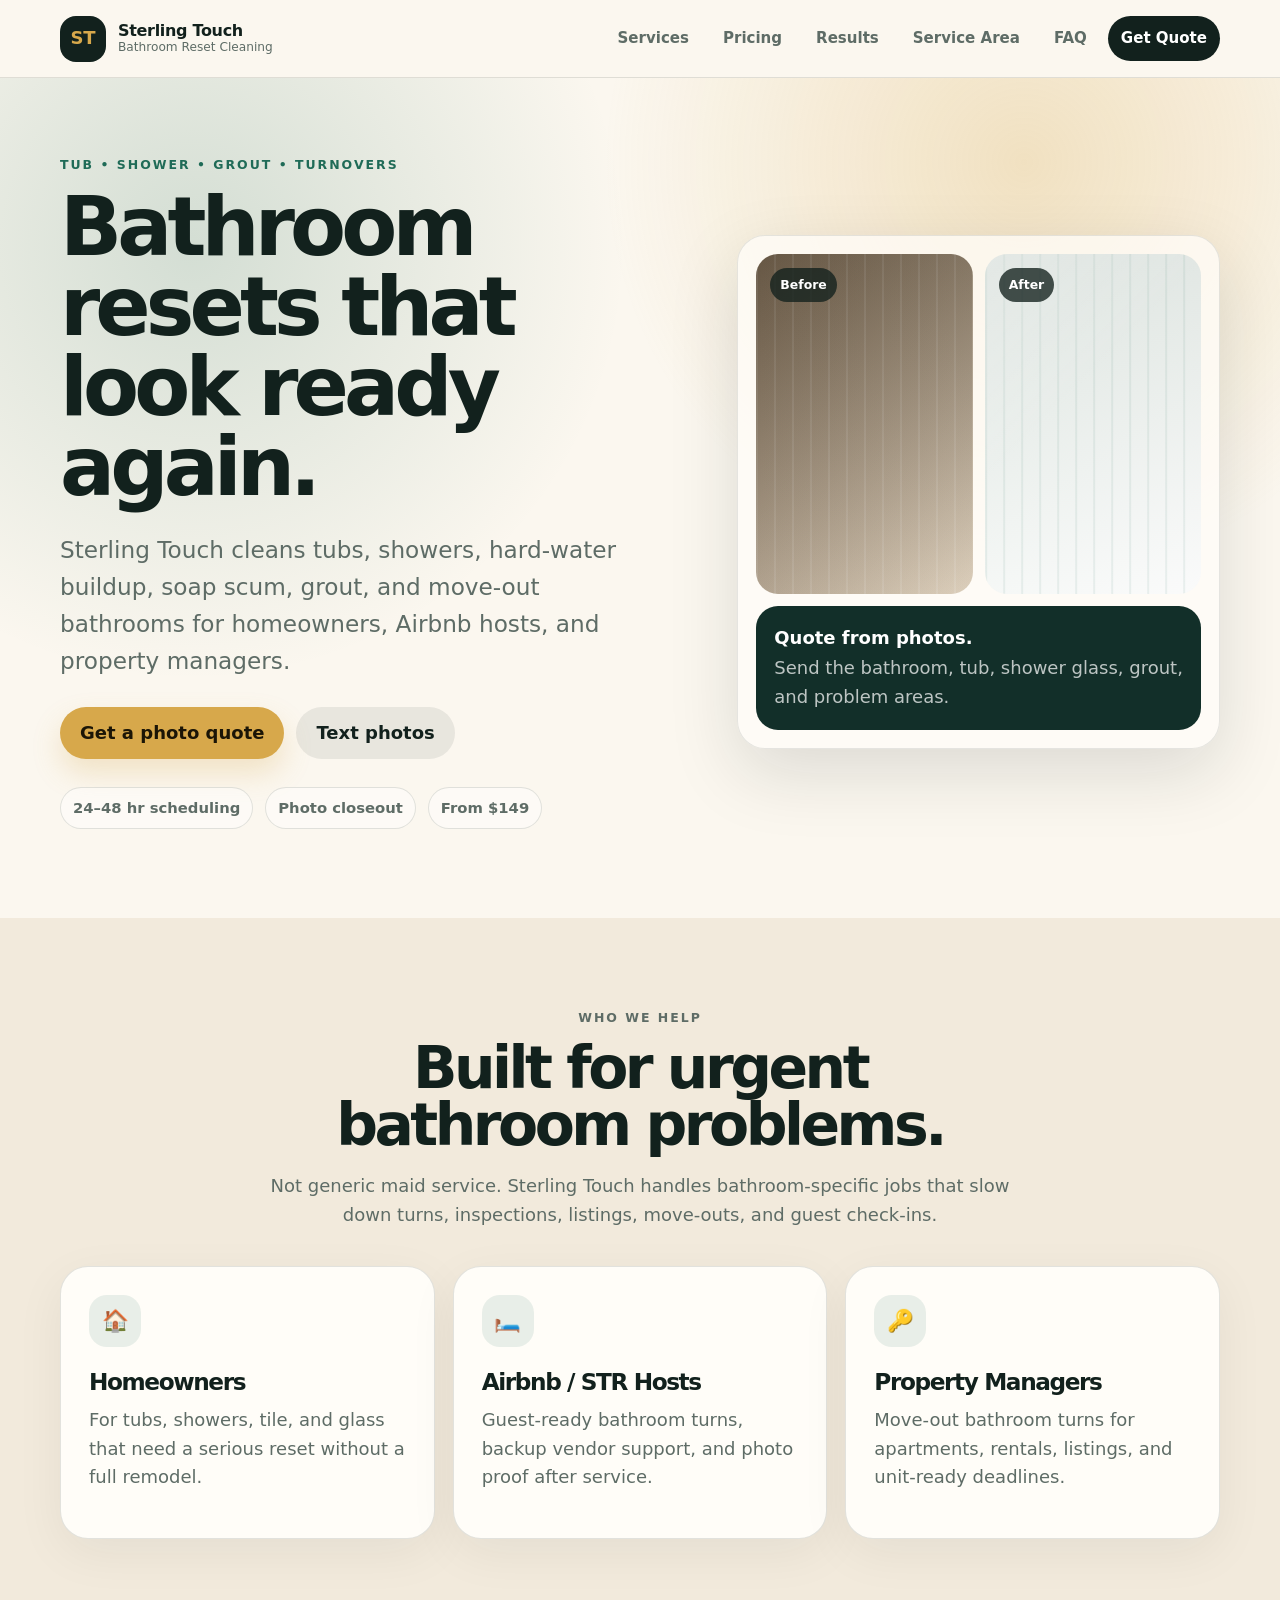
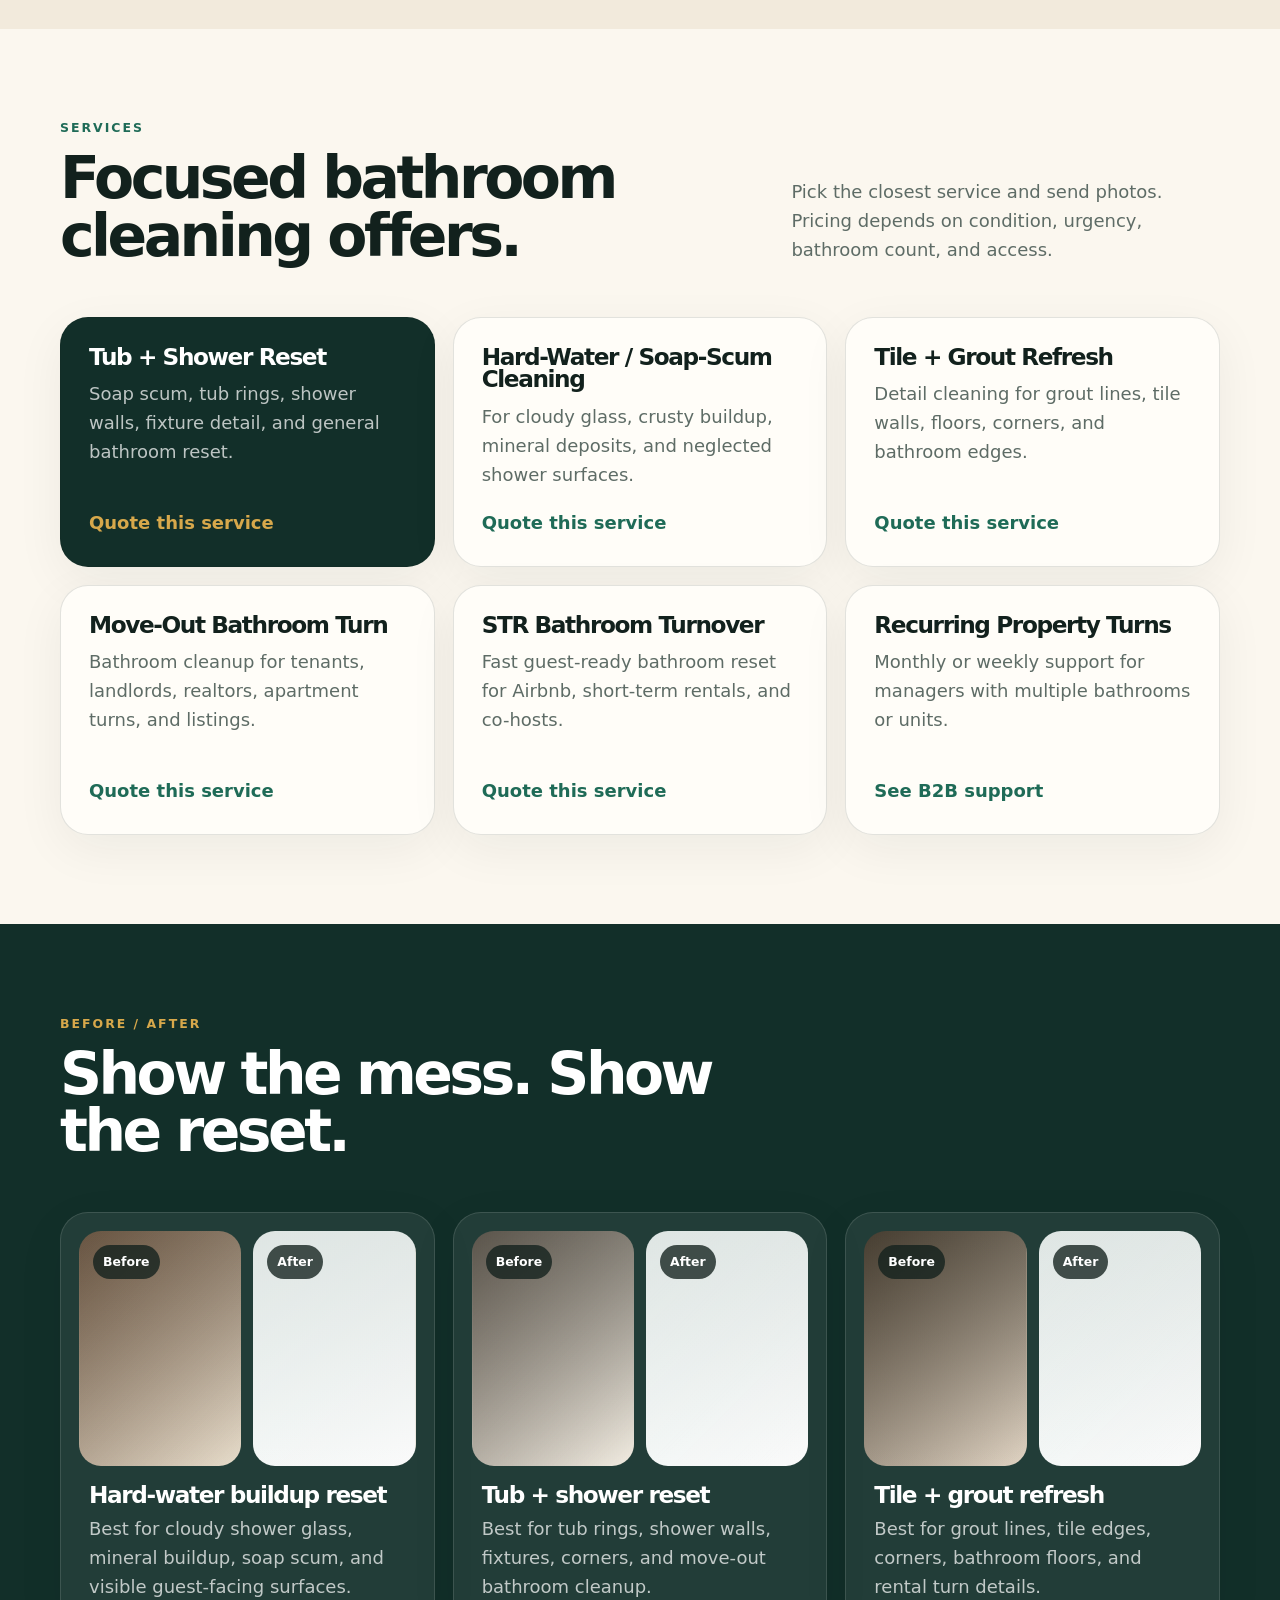
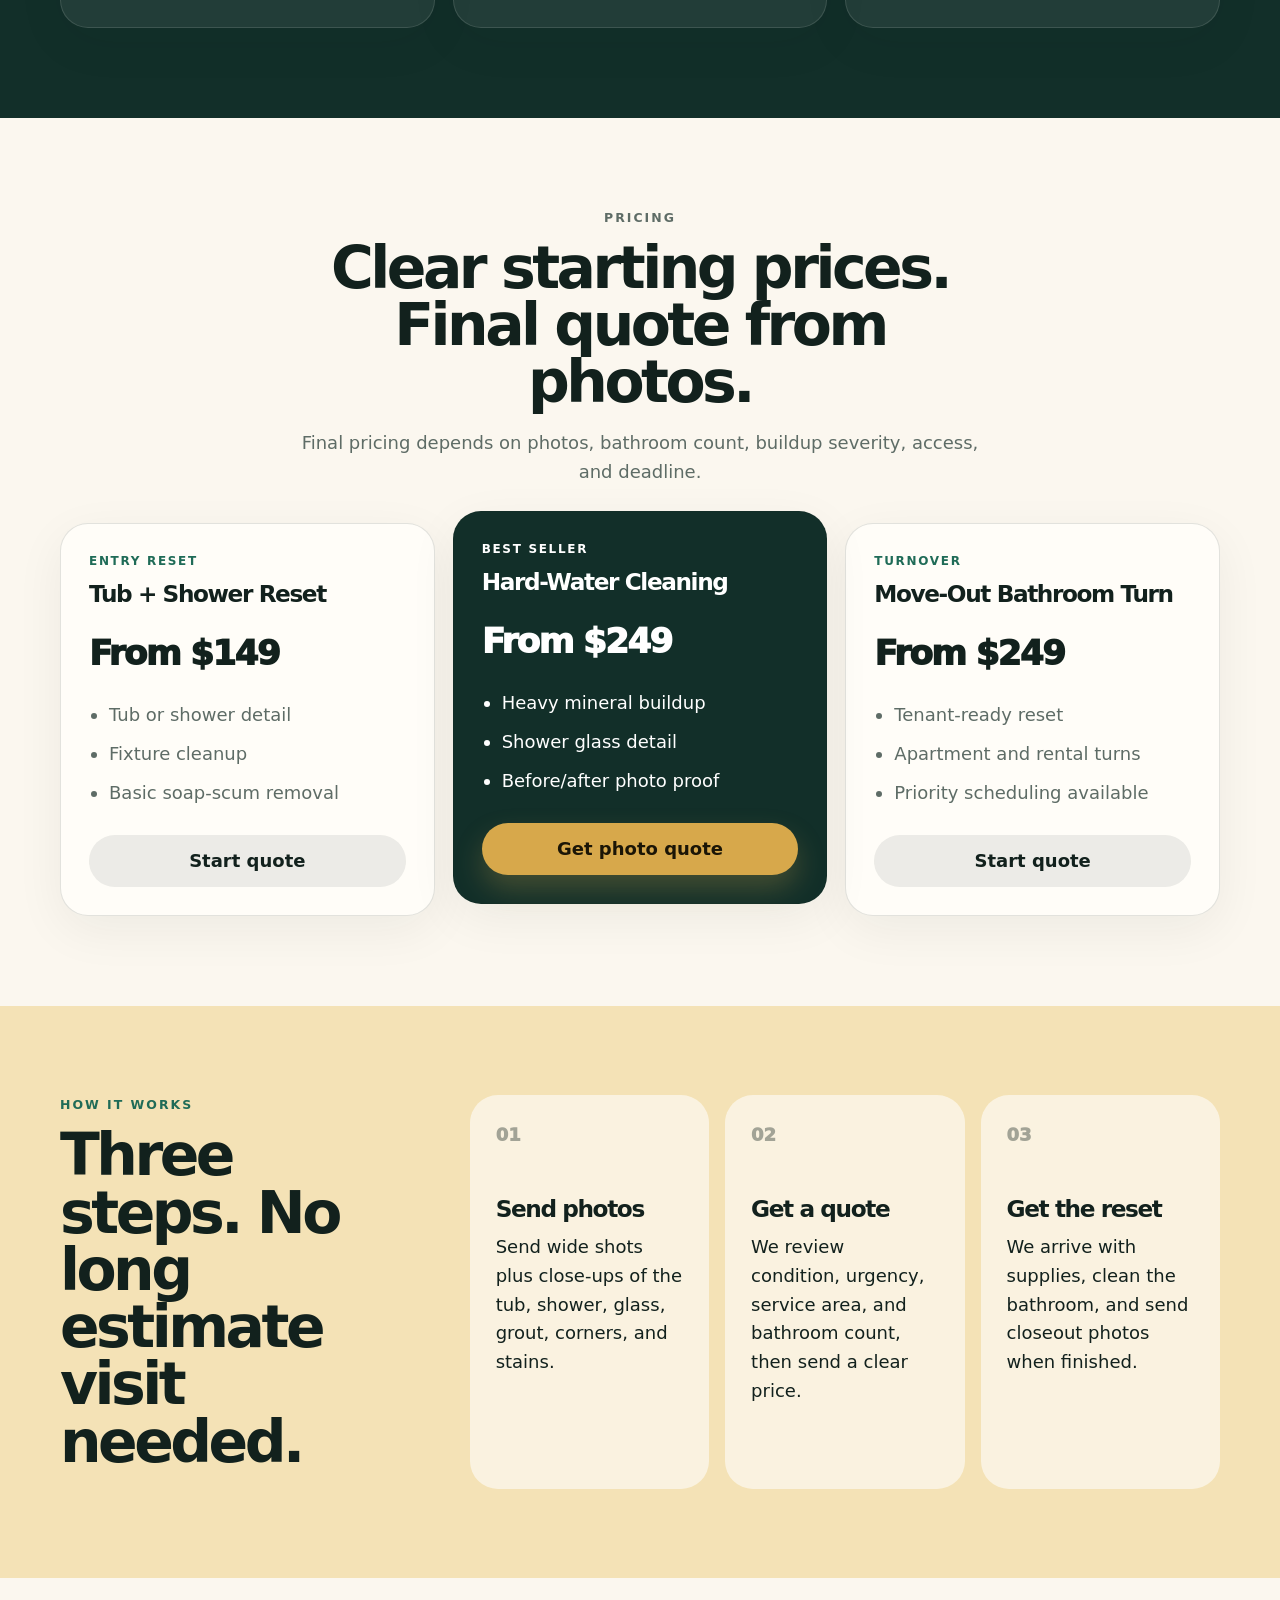
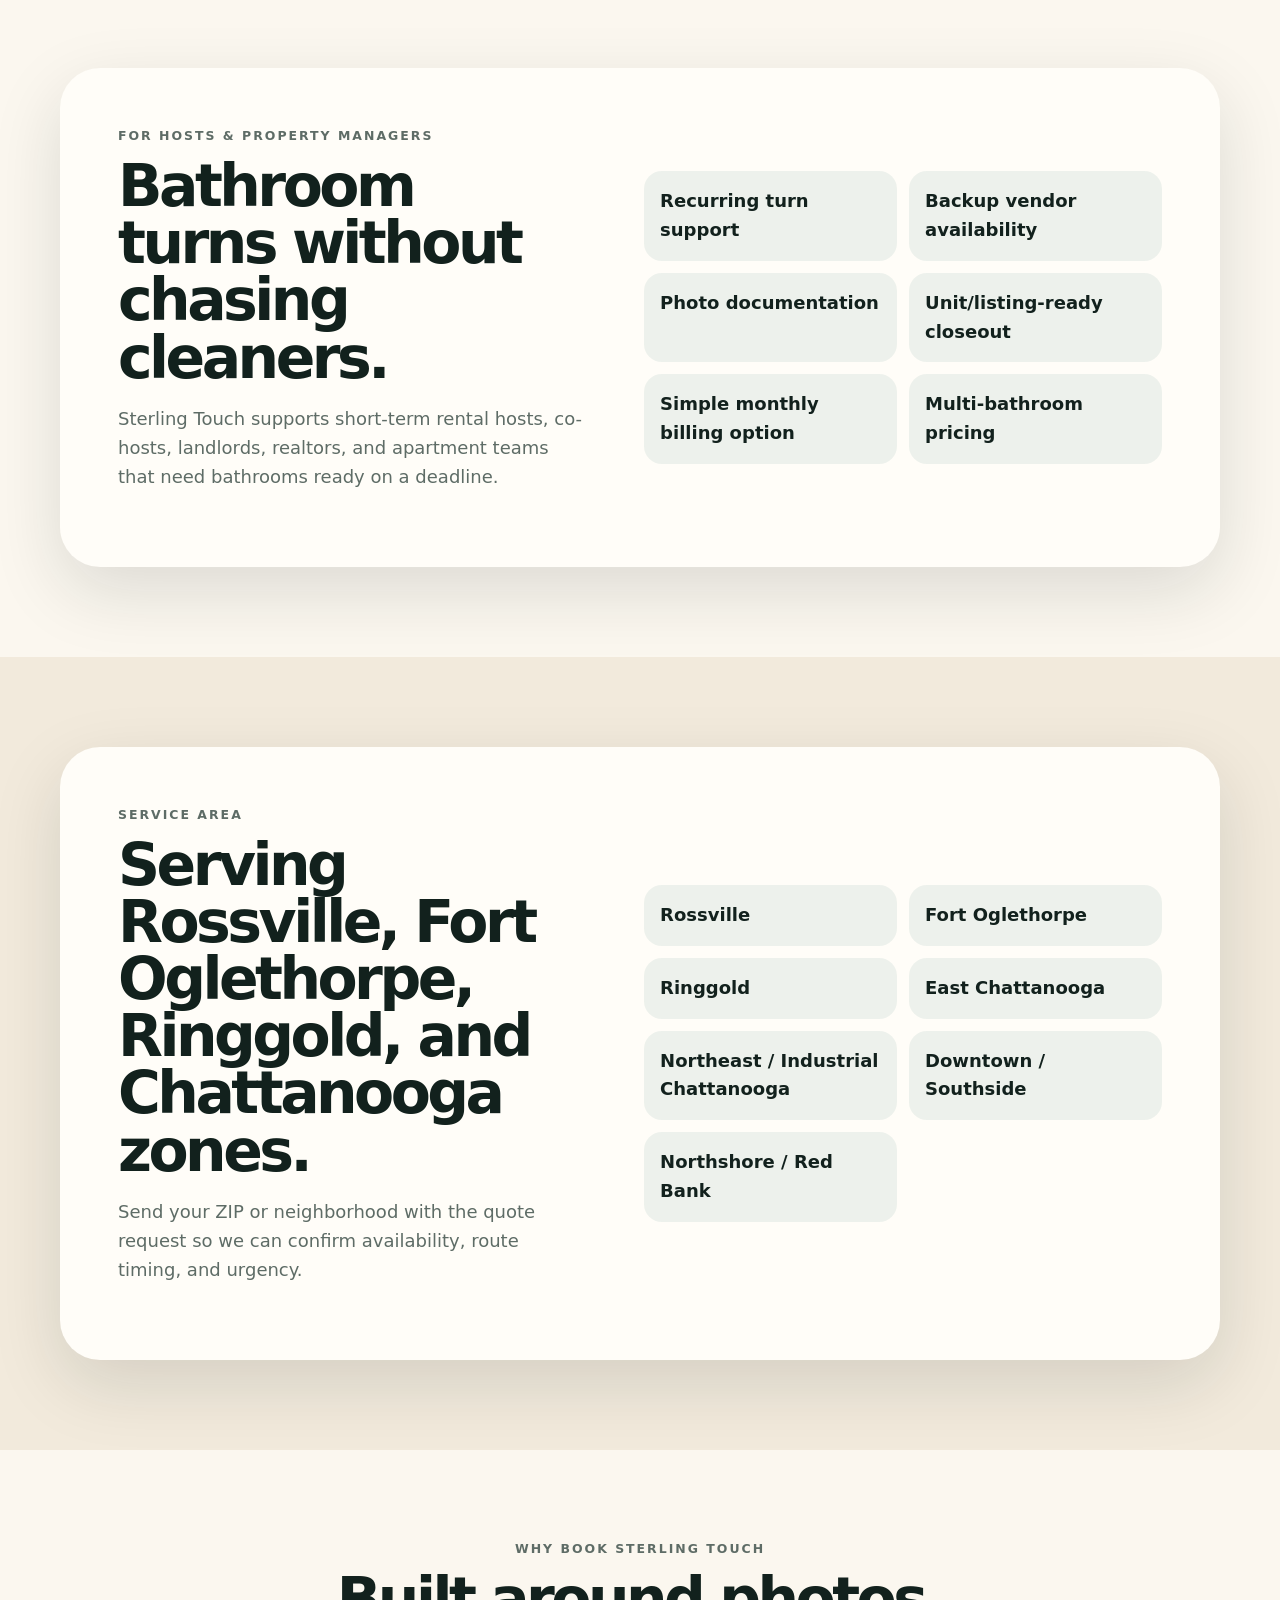
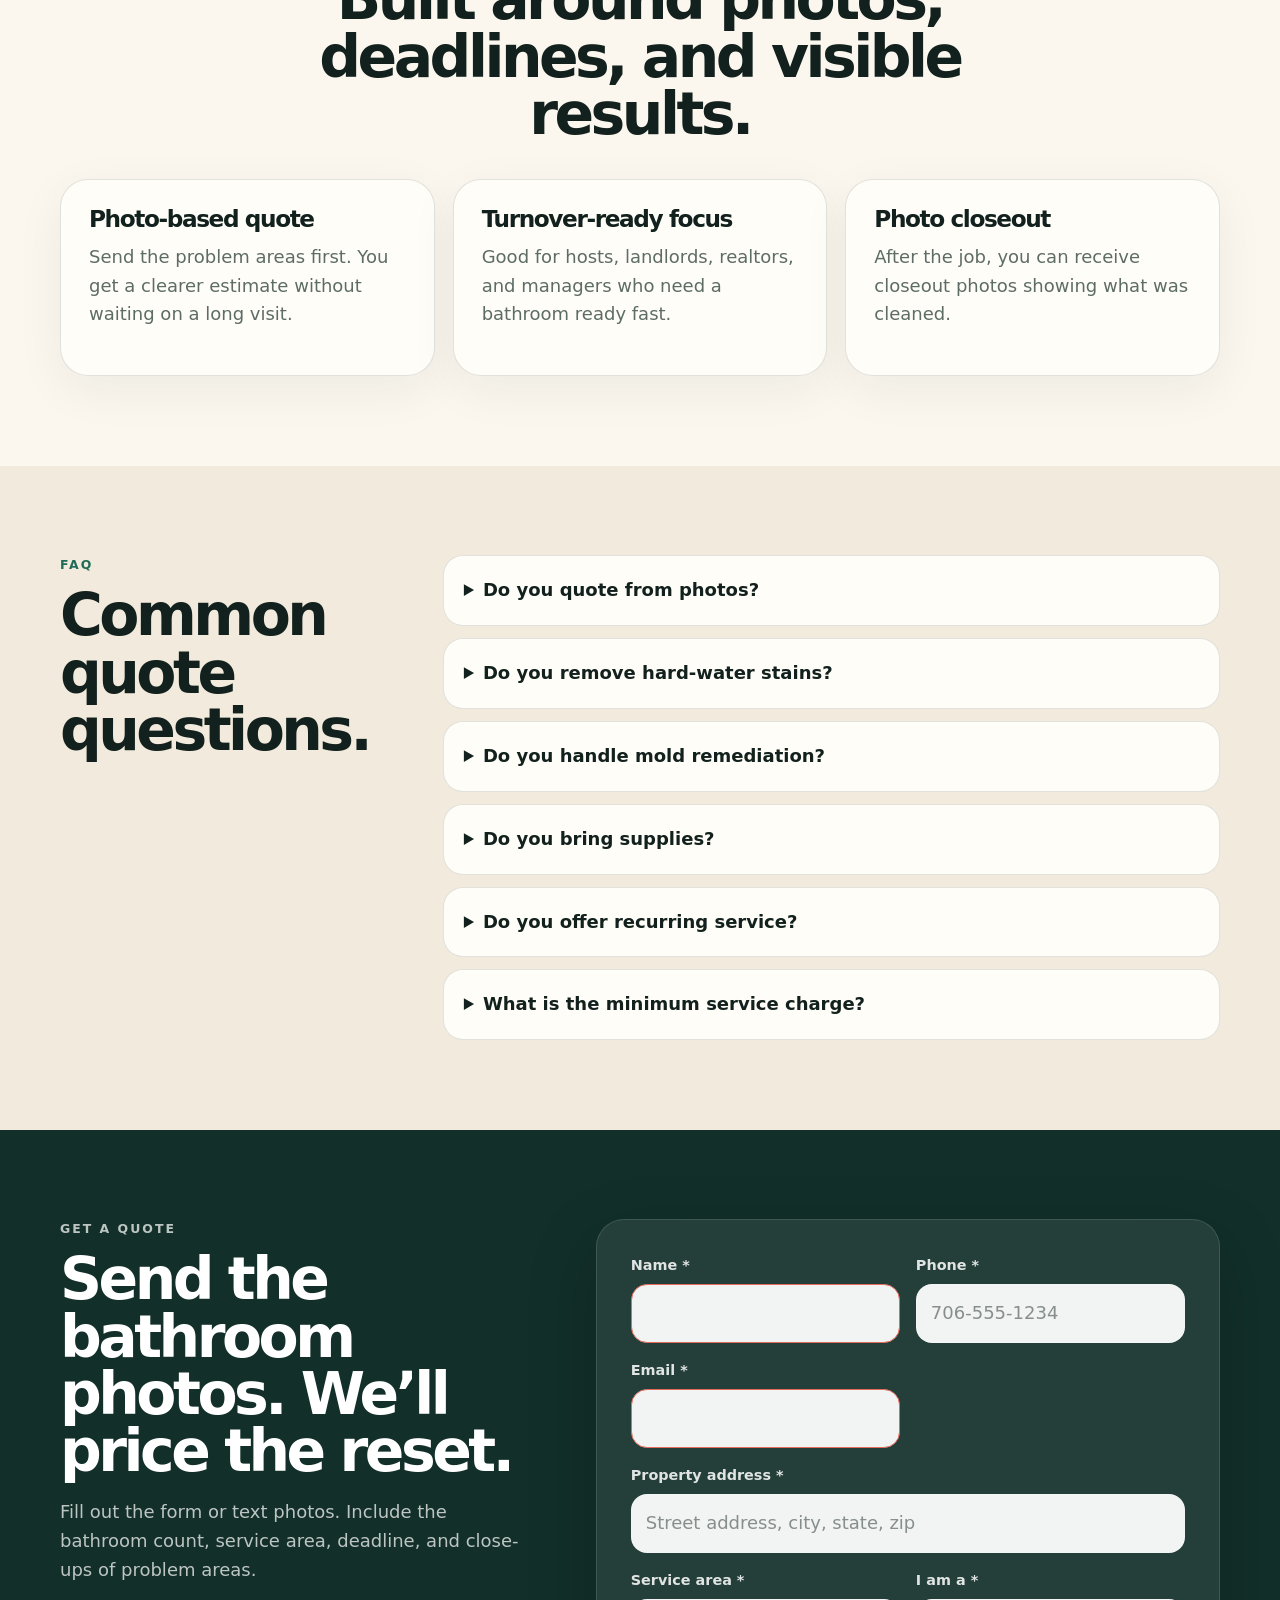
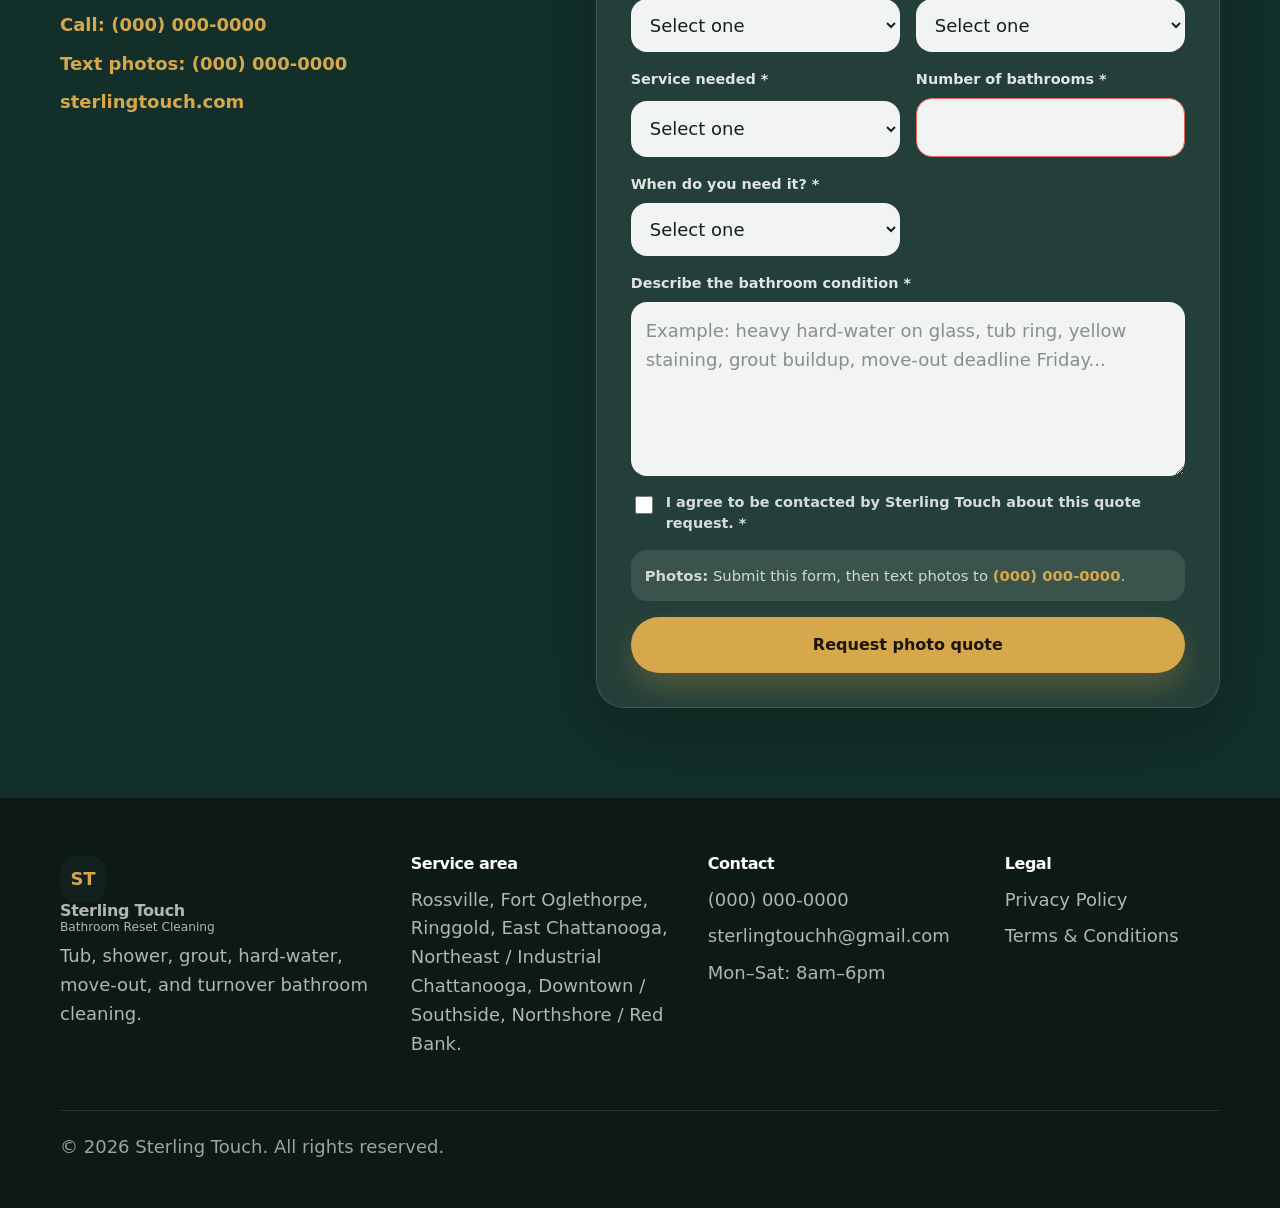
==== commit b754d51f: "fix: add zip to form address placeholder" ====
--- a/index.html
+++ b/index.html
@@ -611,7 +611,7 @@
                 autocomplete="street-address"
                 minlength="5"
                 maxlength="160"
-                placeholder="Street address, city, state"
+                placeholder="Street address, city, state, zip"
                 required
               />
             </div>
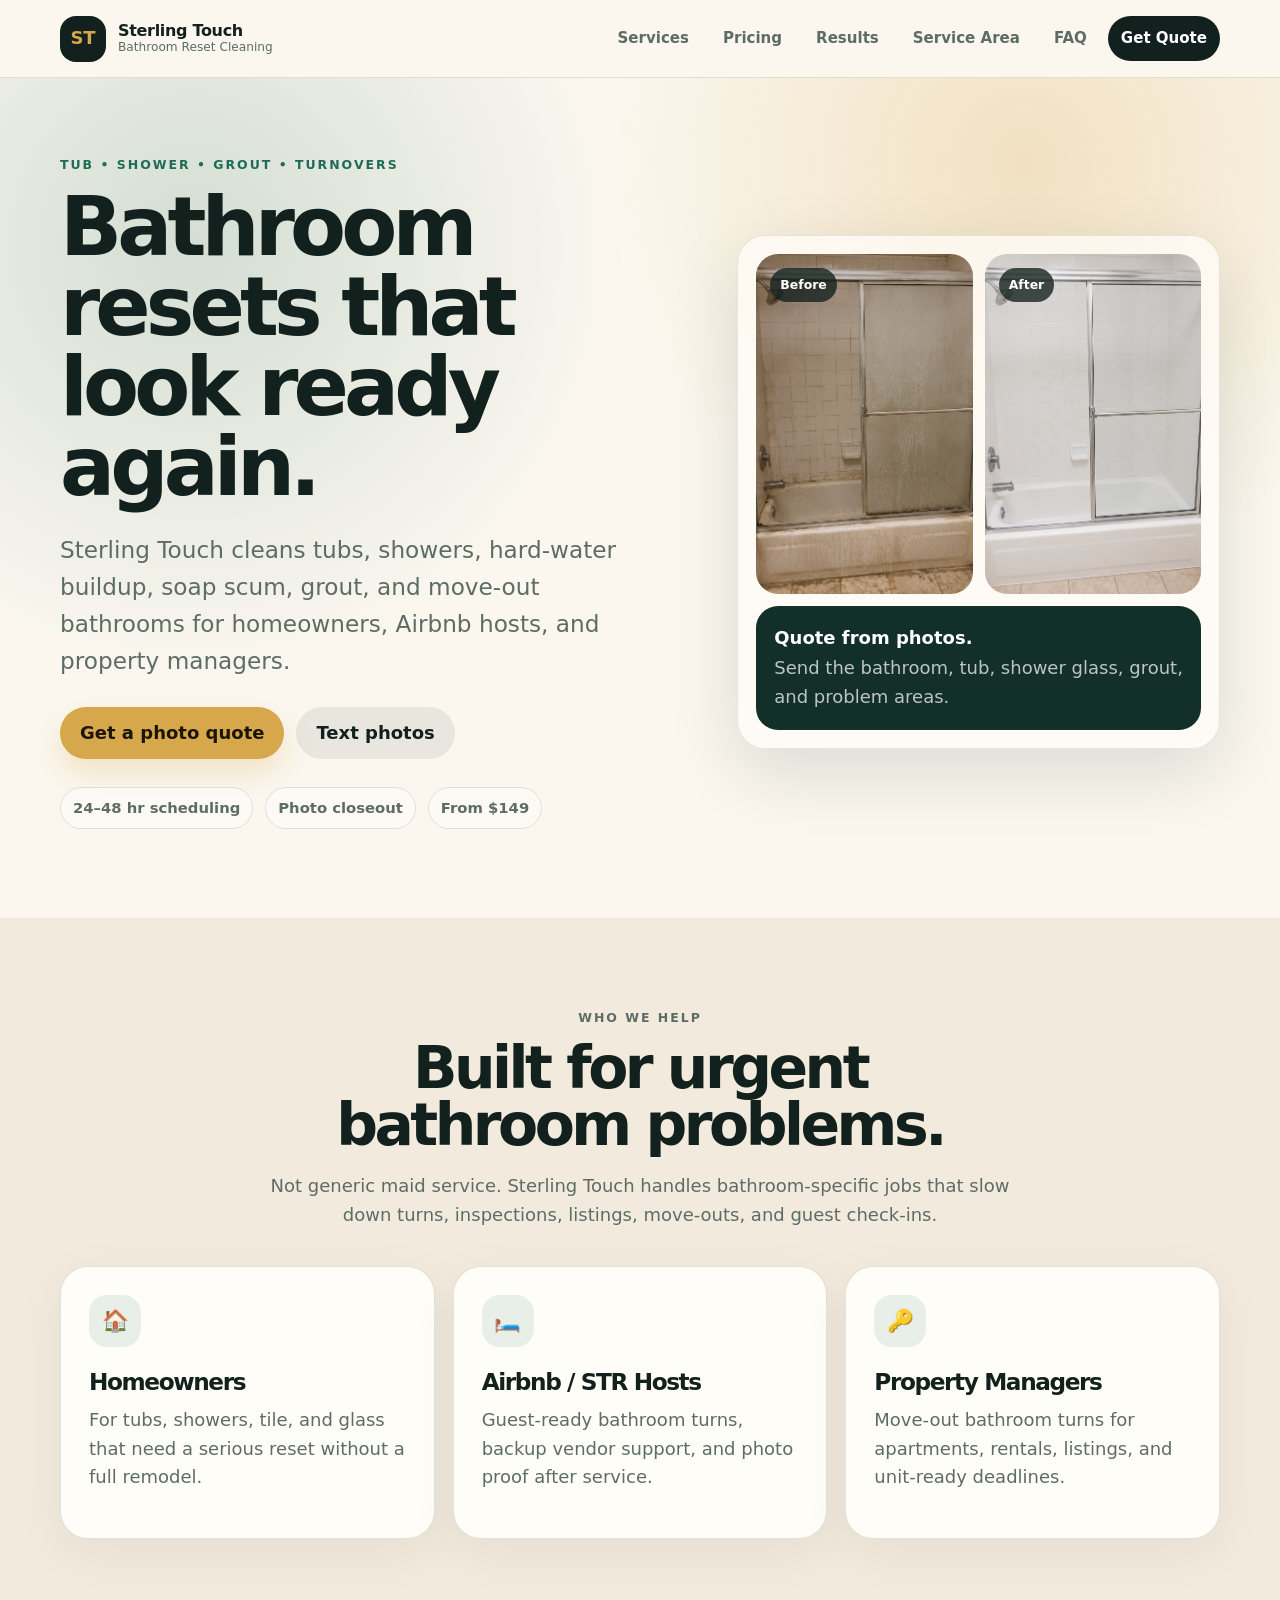
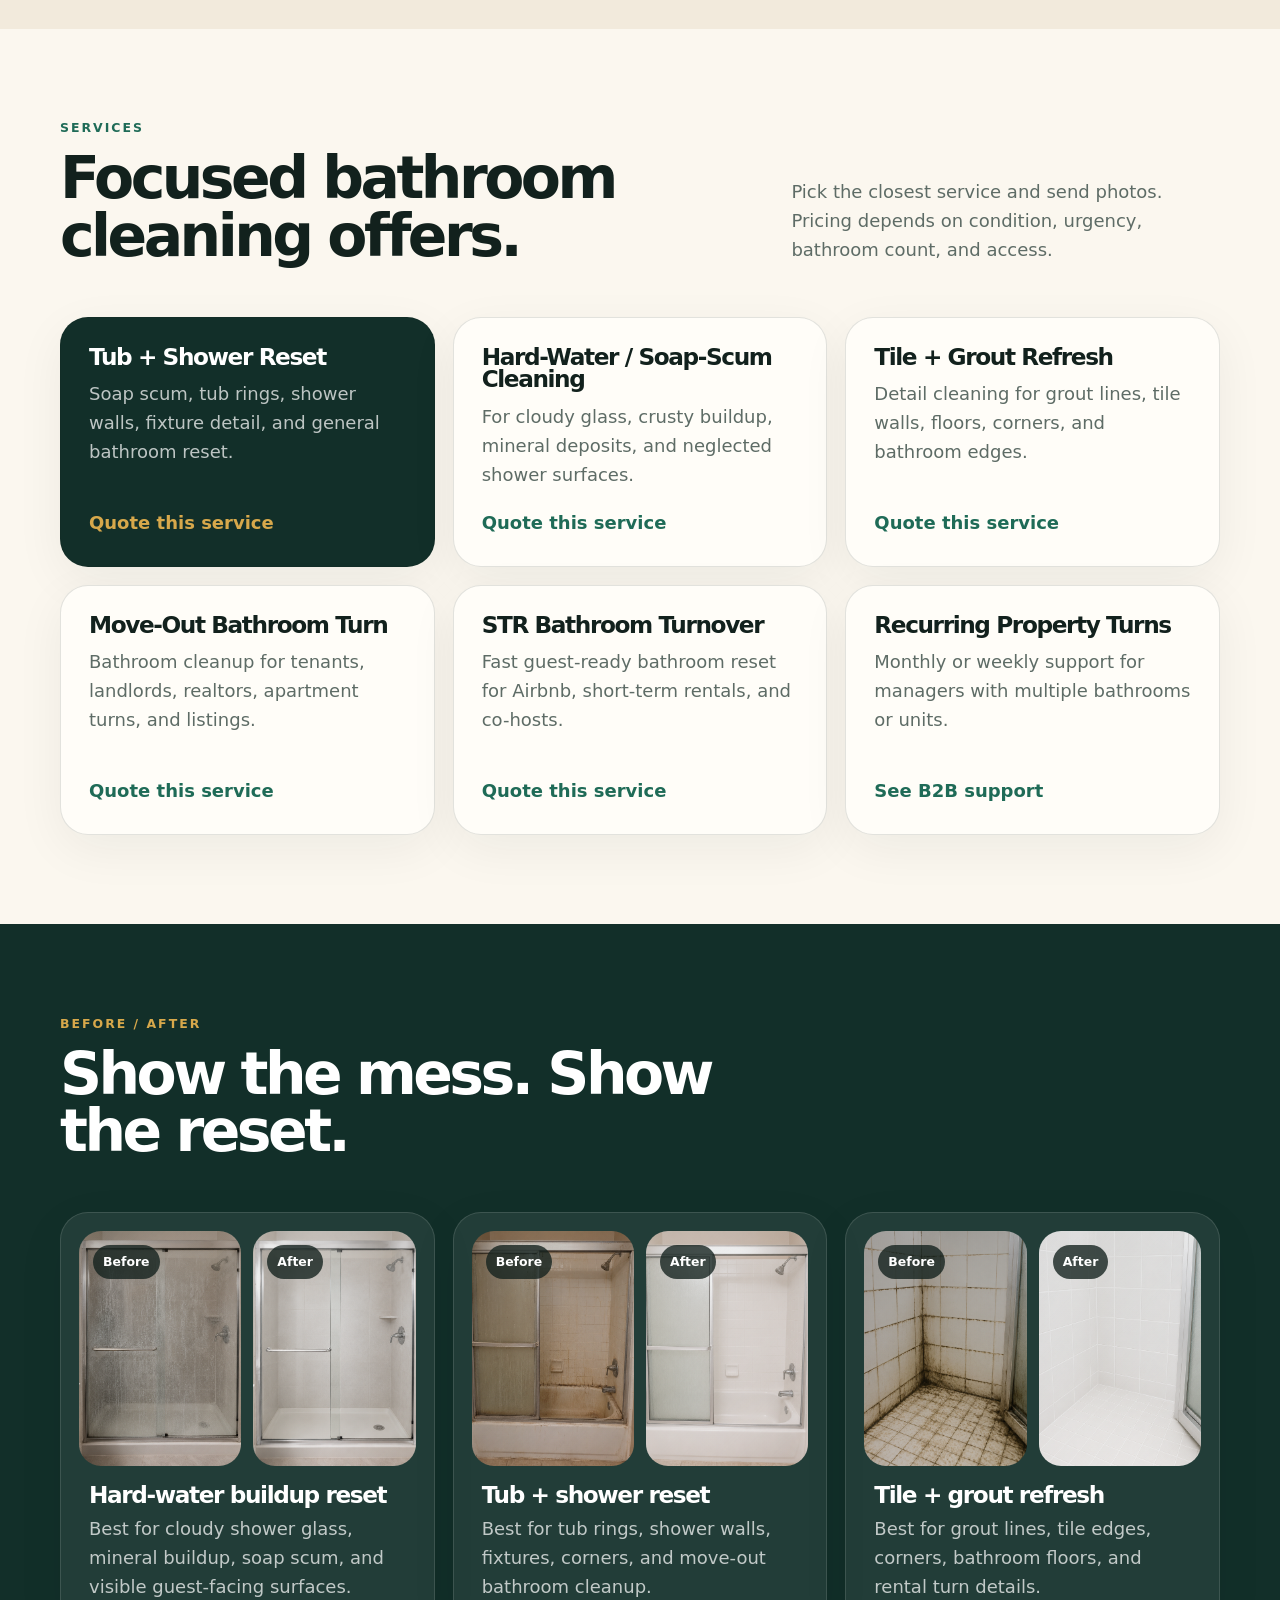
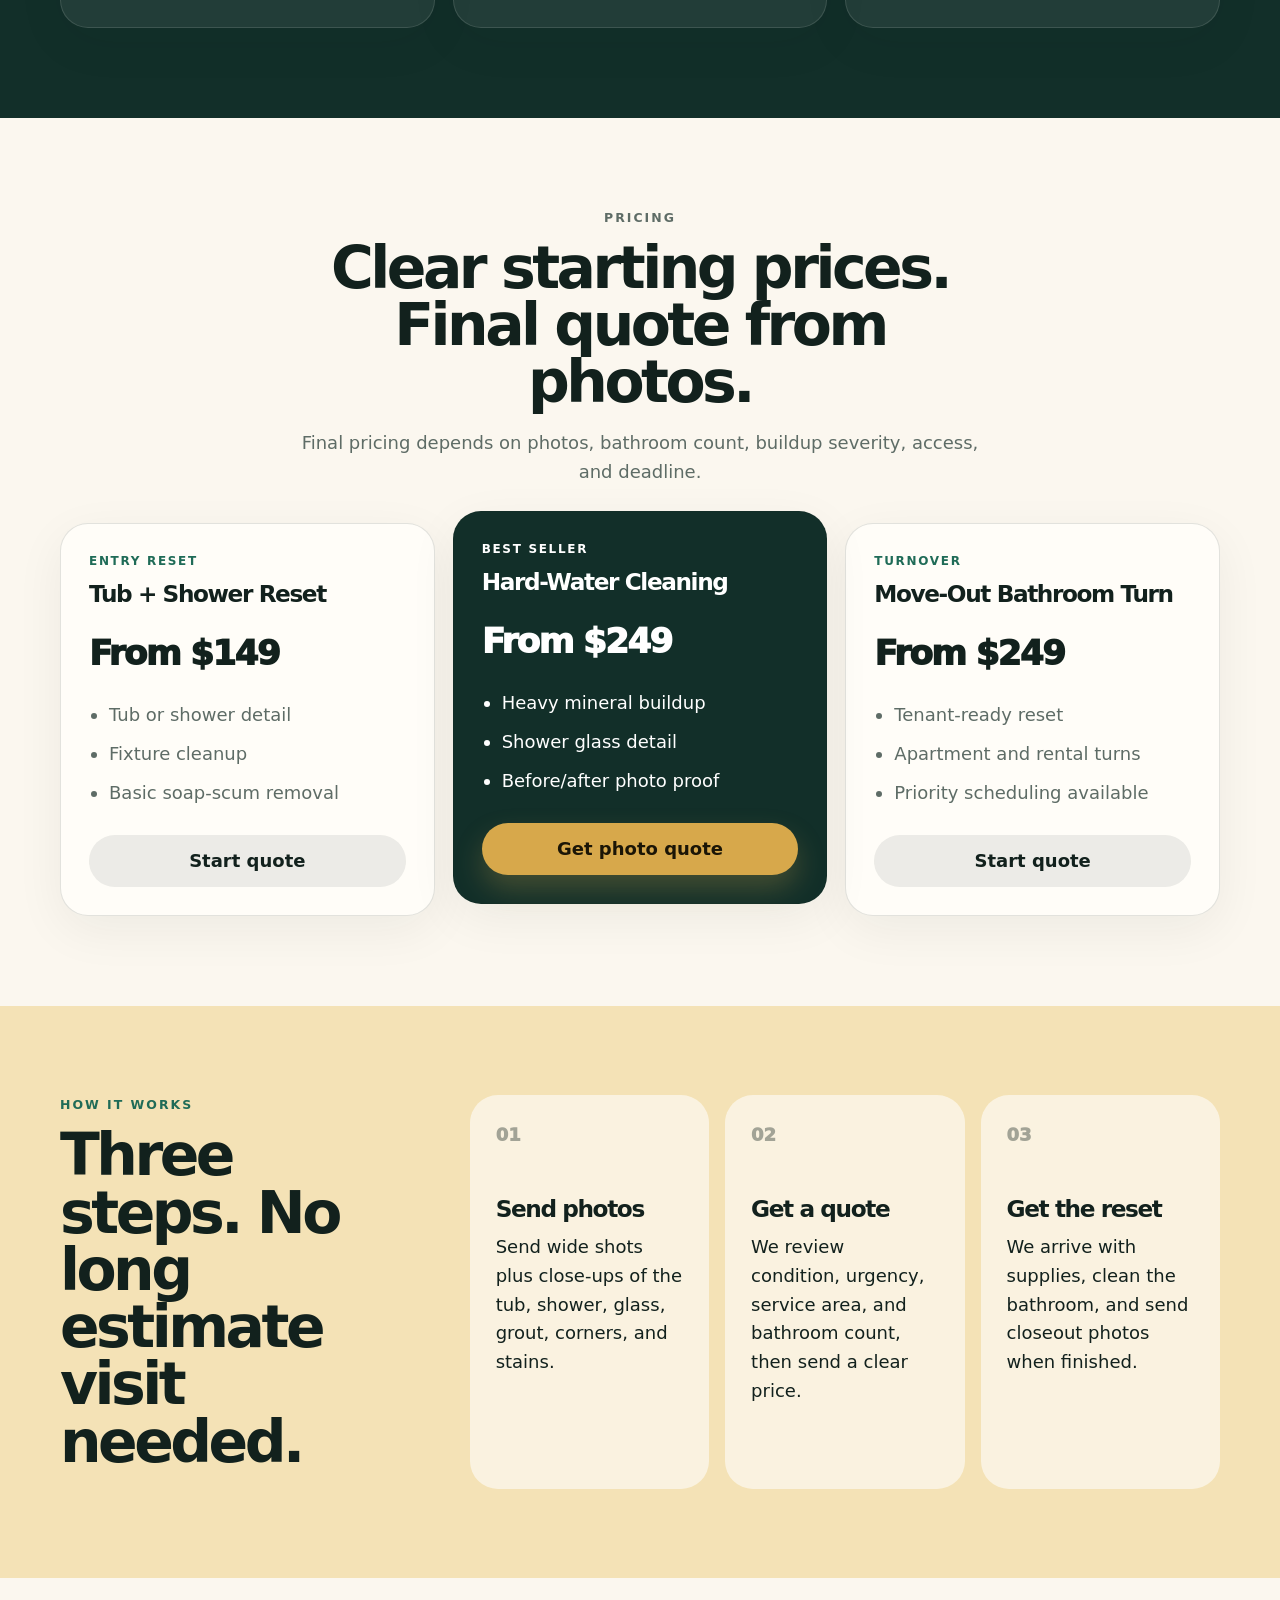
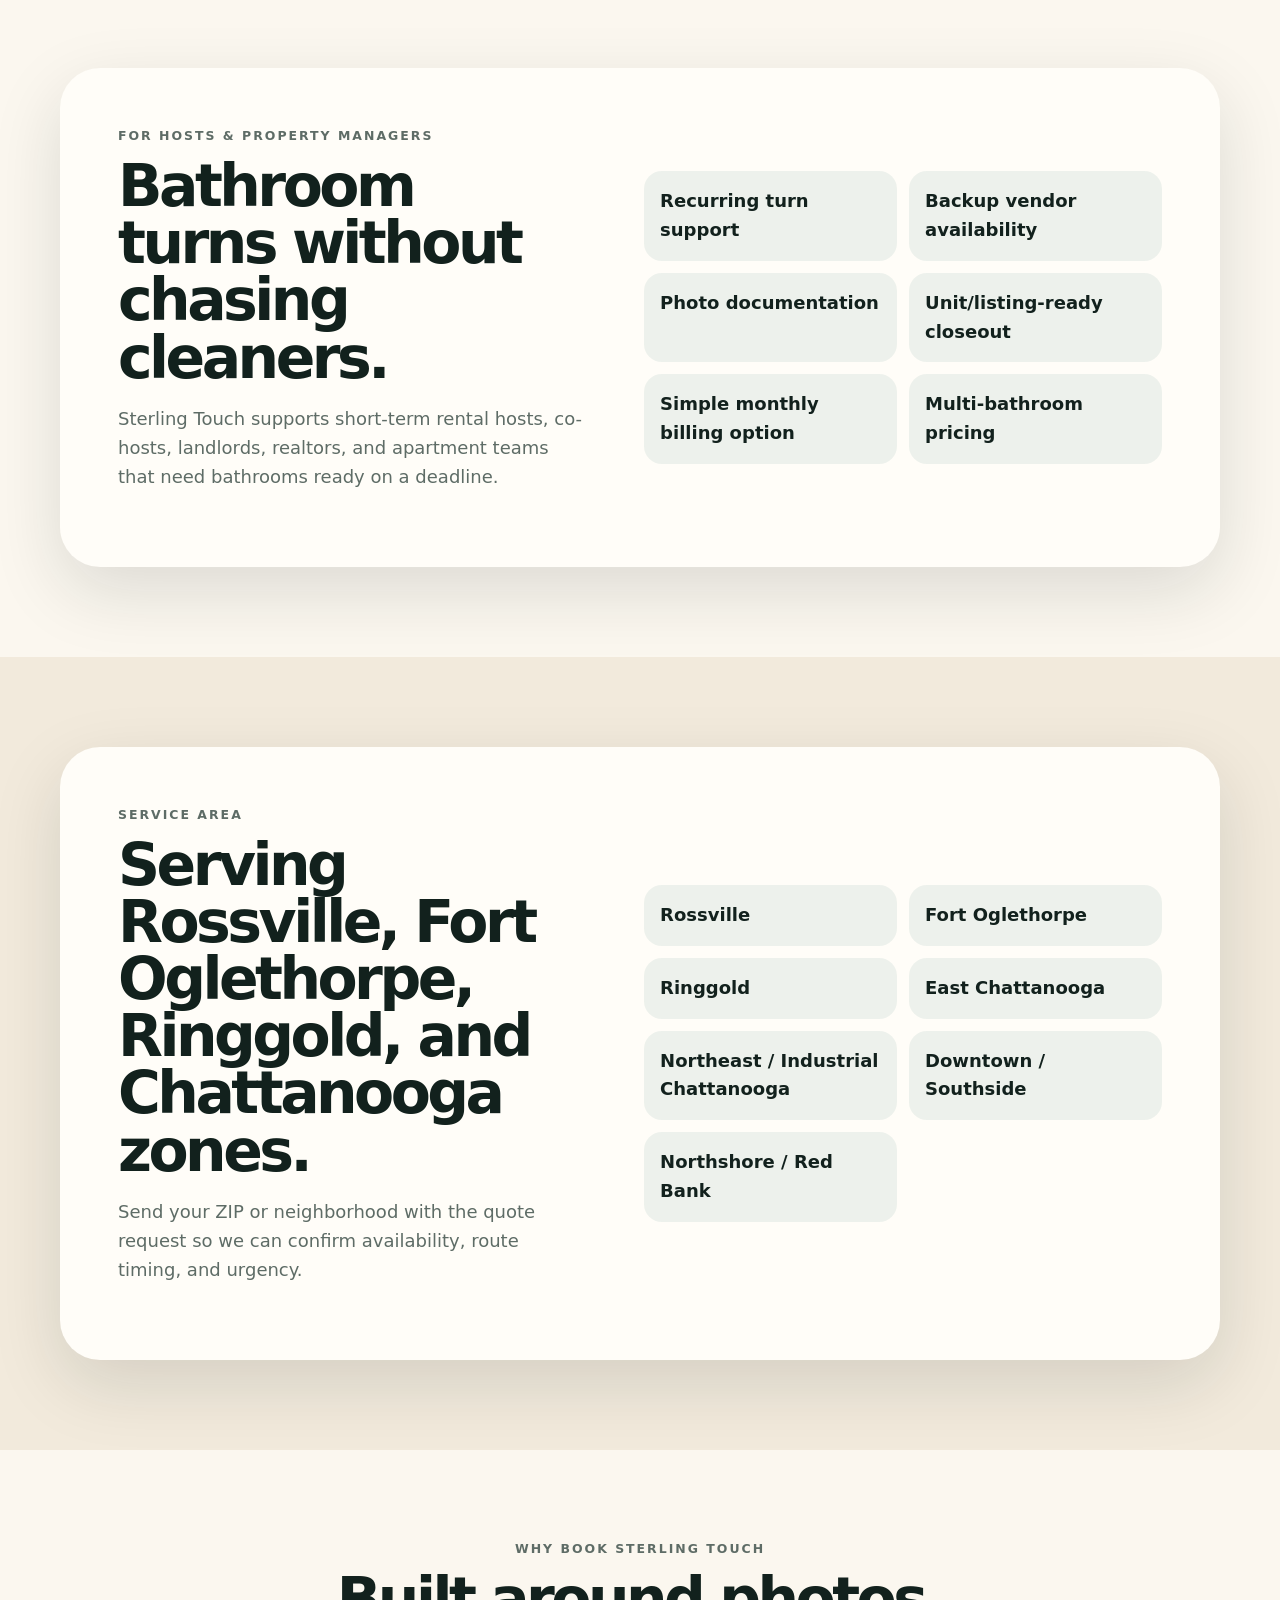
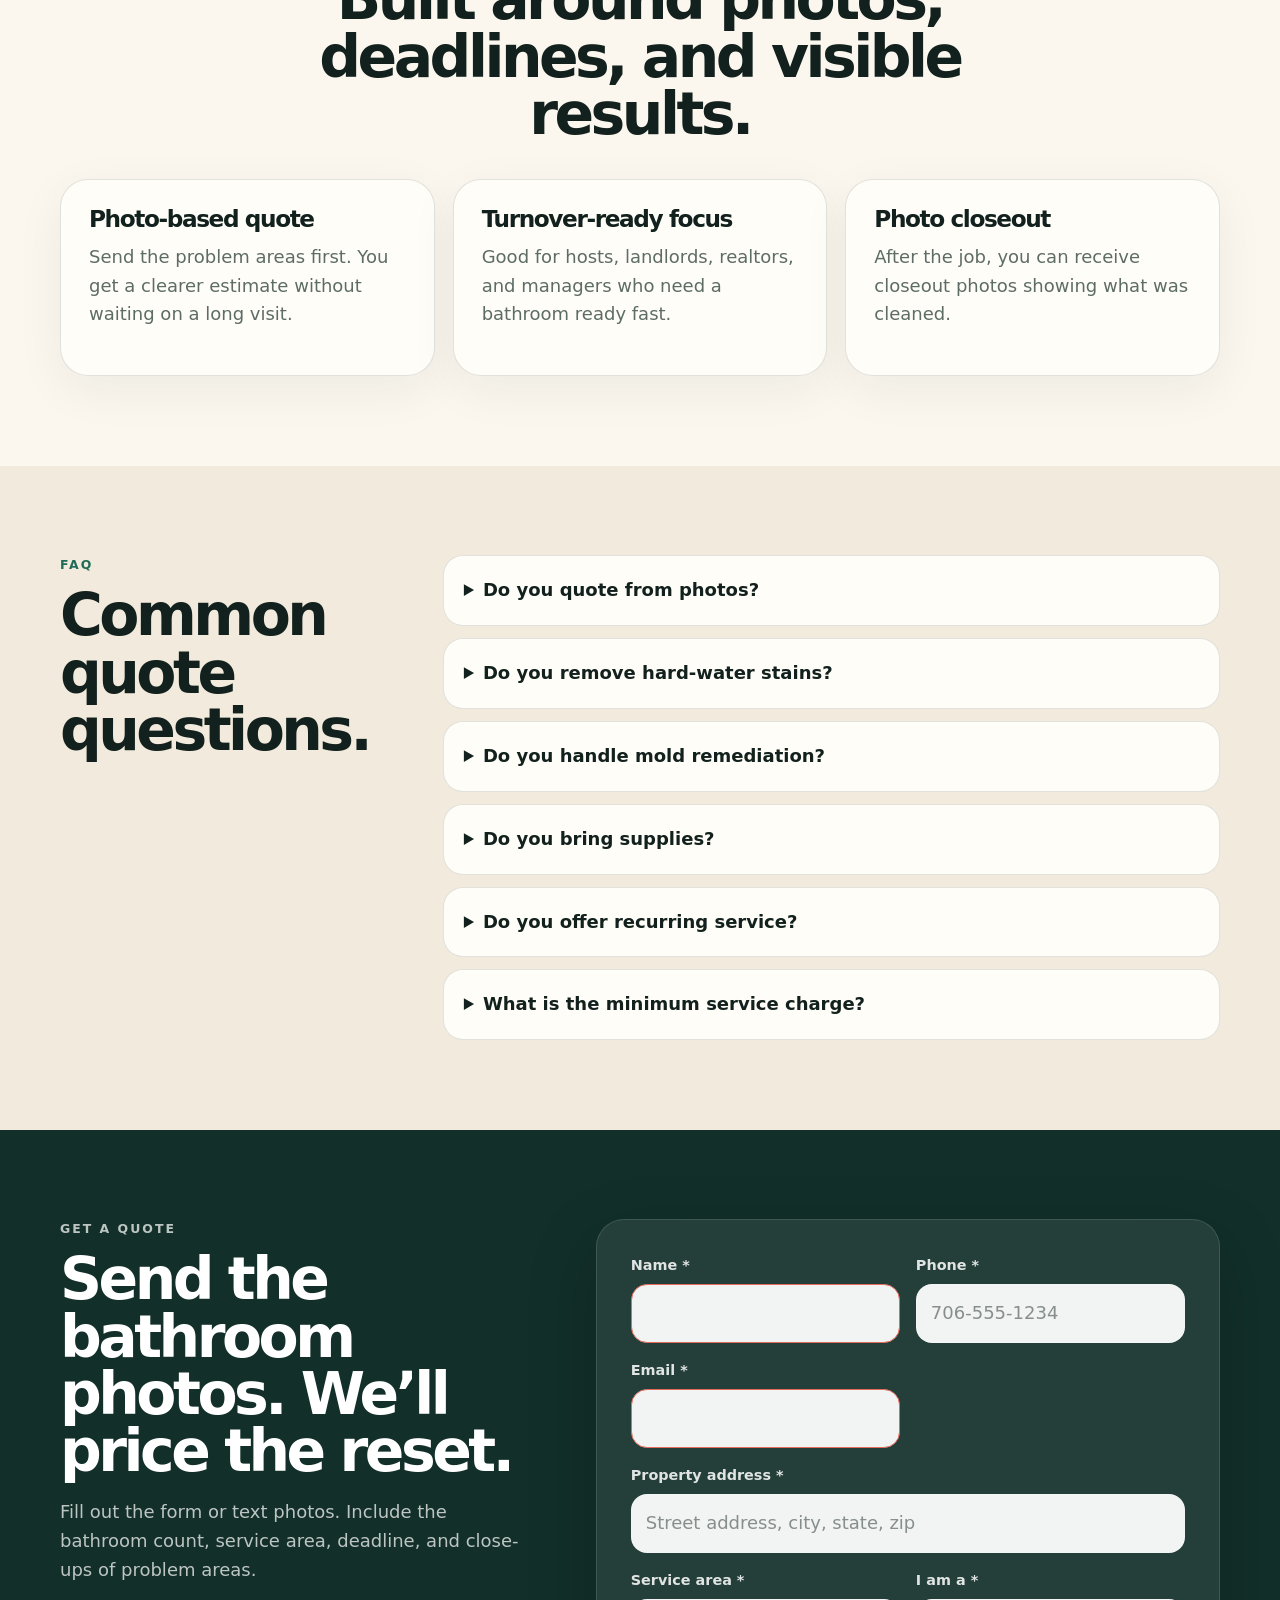
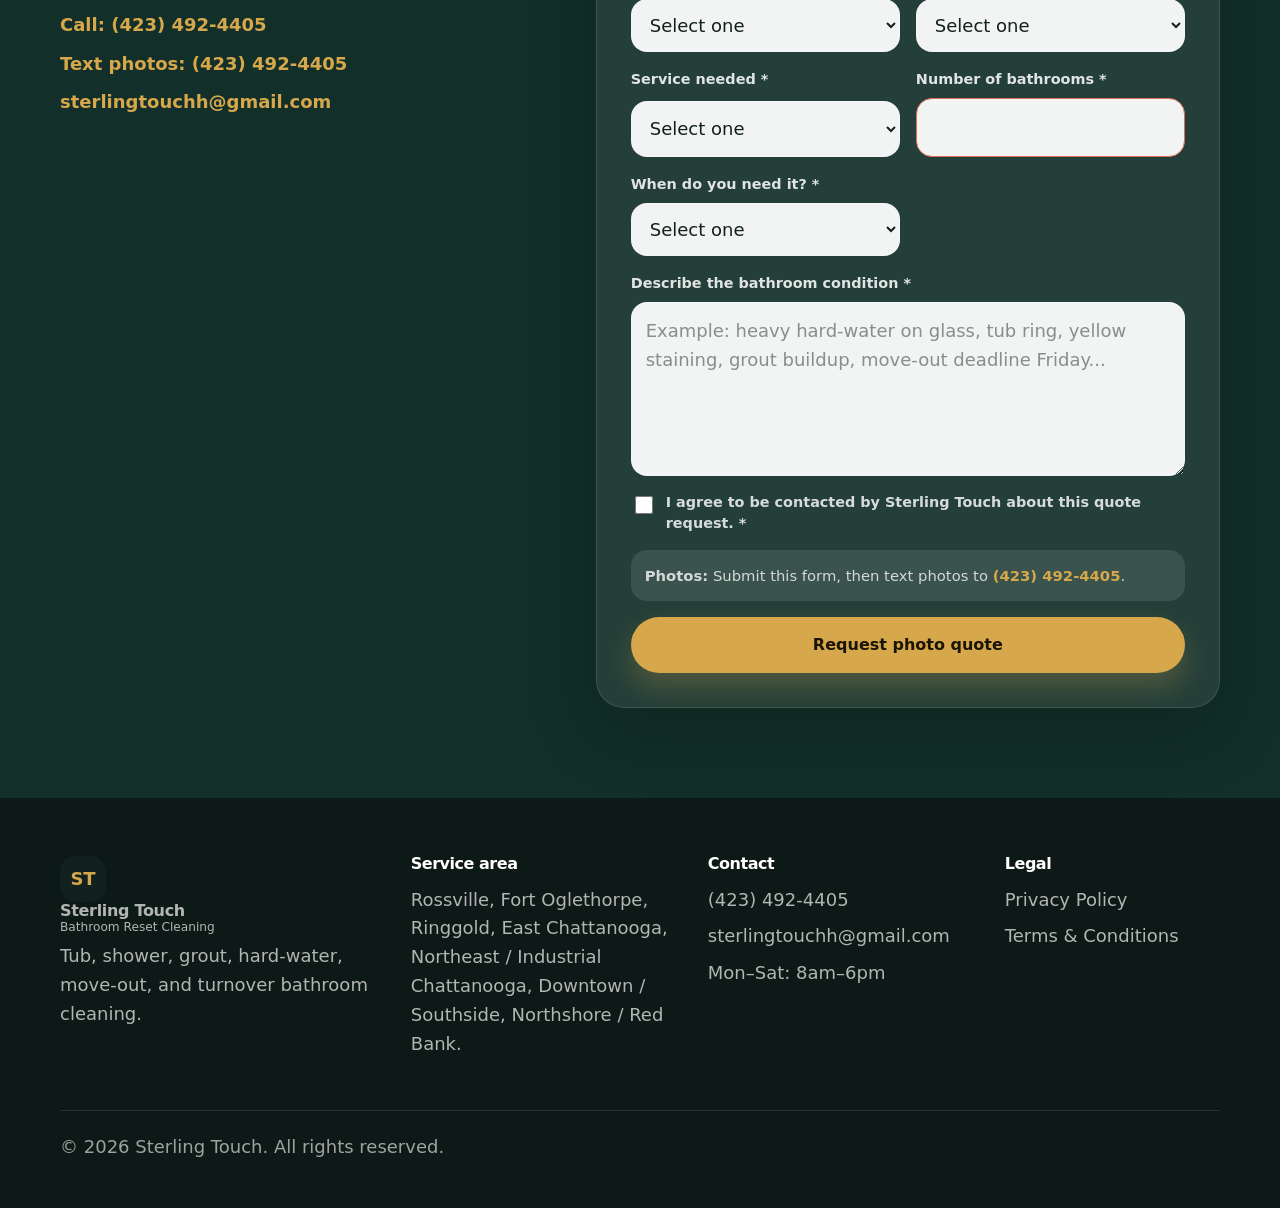
==== commit f7fab77c: "fix: add before and after images" ====
--- a/index.html
+++ b/index.html
@@ -80,7 +80,7 @@
 
             <div class="hero-actions" aria-label="Primary actions">
               <a class="btn btn-primary" href="#quote">Get a photo quote</a>
-              <a class="btn btn-secondary" href="sms:+10000000000"
+              <a class="btn btn-secondary" href="sms:+14234924405"
                 >Text photos</a
               >
             </div>
@@ -517,9 +517,9 @@
             </p>
 
             <div class="quote-contact">
-              <a href="tel:+10000000000">Call: (000) 000-0000</a>
-              <a href="sms:+10000000000">Text photos: (000) 000-0000</a>
-              <a href="mailto:sterlingtouchh@gmail.com">sterlingtouch.com</a>
+              <a href="tel:+14234924405">Call: (423) 492-4405</a>
+              <a href="sms:+14234924405">Text photos: (423) 492-4405</a>
+              <a href="mailto:sterlingtouchh@gmail.com">sterlingtouchh@gmail.com</a>
             </div>
           </div>
 
@@ -711,7 +711,7 @@
 
             <div class="form-note full">
               <strong>Photos:</strong> Submit this form, then text photos to
-              <a href="sms:+10000000000">(000) 000-0000</a>.
+              <a href="sms:+14234924405">(423) 492-4405</a>.
             </div>
 
             <button class="btn btn-primary full" type="submit">
@@ -748,7 +748,7 @@
 
         <div>
           <h2>Contact</h2>
-          <a href="tel:+10000000000">(000) 000-0000</a>
+          <a href="tel:+14234924405">(423) 492-4405</a>
           <a href="mailto:sterlingtouchh@gmail.com">sterlingtouchh@gmail.com</a>
           <p>Mon–Sat: 8am–6pm</p>
         </div>
--- a/styles.css
+++ b/styles.css
@@ -34,7 +34,14 @@
   margin: 0;
   background: var(--bg);
   color: var(--ink);
-  font-family: Inter, ui-sans-serif, system-ui, -apple-system, BlinkMacSystemFont, "Segoe UI", sans-serif;
+  font-family:
+    Inter,
+    ui-sans-serif,
+    system-ui,
+    -apple-system,
+    BlinkMacSystemFont,
+    "Segoe UI",
+    sans-serif;
   font-size: var(--step-0);
   line-height: 1.6;
 }
@@ -223,7 +230,11 @@
   position: absolute;
   inset: 0;
   background:
-    radial-gradient(circle at 80% 10%, rgba(215, 168, 75, 0.28), transparent 33%),
+    radial-gradient(
+      circle at 80% 10%,
+      rgba(215, 168, 75, 0.28),
+      transparent 33%
+    ),
     radial-gradient(circle at 15% 20%, rgba(31, 107, 87, 0.18), transparent 34%);
   pointer-events: none;
 }
@@ -305,7 +316,10 @@
   font-weight: 900;
   line-height: 1;
   cursor: pointer;
-  transition: transform 180ms ease, box-shadow 180ms ease, background 180ms ease;
+  transition:
+    transform 180ms ease,
+    box-shadow 180ms ease,
+    background 180ms ease;
 }
 
 .btn:hover,
@@ -374,7 +388,11 @@
   content: "";
   position: absolute;
   inset: 0;
-  background: linear-gradient(180deg, rgba(18, 33, 29, 0.08), rgba(18, 33, 29, 0.02));
+  background: linear-gradient(
+    180deg,
+    rgba(18, 33, 29, 0.08),
+    rgba(18, 33, 29, 0.02)
+  );
   pointer-events: none;
 }
 
@@ -395,16 +413,24 @@
 .before-photo {
   background-image:
     linear-gradient(135deg, rgba(60, 45, 28, 0.28), rgba(255, 255, 255, 0.02)),
-    url("assets/before-bathroom.jpg"),
-    repeating-linear-gradient(90deg, rgba(255, 255, 255, 0.12) 0 2px, transparent 2px 18px),
+    url("media/images/hero_bf.png"),
+    repeating-linear-gradient(
+      90deg,
+      rgba(255, 255, 255, 0.12) 0 2px,
+      transparent 2px 18px
+    ),
     linear-gradient(145deg, #806d58, #e0d2be);
 }
 
 .after-photo {
   background-image:
     linear-gradient(135deg, rgba(255, 255, 255, 0.42), transparent 42%),
-    url("assets/after-bathroom.jpg"),
-    repeating-linear-gradient(90deg, rgba(31, 107, 87, 0.08) 0 2px, transparent 2px 18px),
+    url("media/images/hero_af.png"),
+    repeating-linear-gradient(
+      90deg,
+      rgba(31, 107, 87, 0.08) 0 2px,
+      transparent 2px 18px
+    ),
     linear-gradient(145deg, #eef5f0, #ffffff);
 }
 
@@ -558,43 +584,41 @@
 .ba-before-1 {
   background-image:
     linear-gradient(135deg, rgba(60, 45, 28, 0.28), transparent),
-    url("assets/before-1.jpg"),
+    url("media/images/hardwater_bf.png"),
     linear-gradient(145deg, #836a55, #ece1cf);
 }
 
 .ba-after-1 {
   background-image:
     linear-gradient(135deg, rgba(255, 255, 255, 0.36), transparent),
-    url("assets/after-1.jpg"),
+    url("media/images/hardwater_af.png"),
     linear-gradient(145deg, #e8f2ef, #ffffff);
 }
 
 .ba-before-2 {
   background-image:
     linear-gradient(135deg, rgba(60, 45, 28, 0.28), transparent),
-    url("assets/before-2.jpg"),
+    url("media/images/showerreset_bf.png"),
     linear-gradient(145deg, #6f6a63, #f7f1e6);
 }
 
 .ba-after-2 {
   background-image:
     linear-gradient(135deg, rgba(255, 255, 255, 0.36), transparent),
-    url("assets/after-2.jpg"),
+    url("media/images/showerreset_af.png"),
     linear-gradient(145deg, #e8f2ef, #ffffff);
 }
 
 .ba-before-3 {
   background-image:
     linear-gradient(135deg, rgba(60, 45, 28, 0.28), transparent),
-    url("assets/before-3.jpg"),
-    linear-gradient(145deg, #51483c, #e5d8c7);
+    url("media/images/grout_bf.png"), linear-gradient(145deg, #51483c, #e5d8c7);
 }
 
 .ba-after-3 {
   background-image:
     linear-gradient(135deg, rgba(255, 255, 255, 0.36), transparent),
-    url("assets/after-3.jpg"),
-    linear-gradient(145deg, #e8f2ef, #ffffff);
+    url("media/images/grout_af.png"), linear-gradient(145deg, #e8f2ef, #ffffff);
 }
 
 .price-card {
@@ -1038,5 +1062,3 @@
     transition: none !important;
   }
 }
-
-
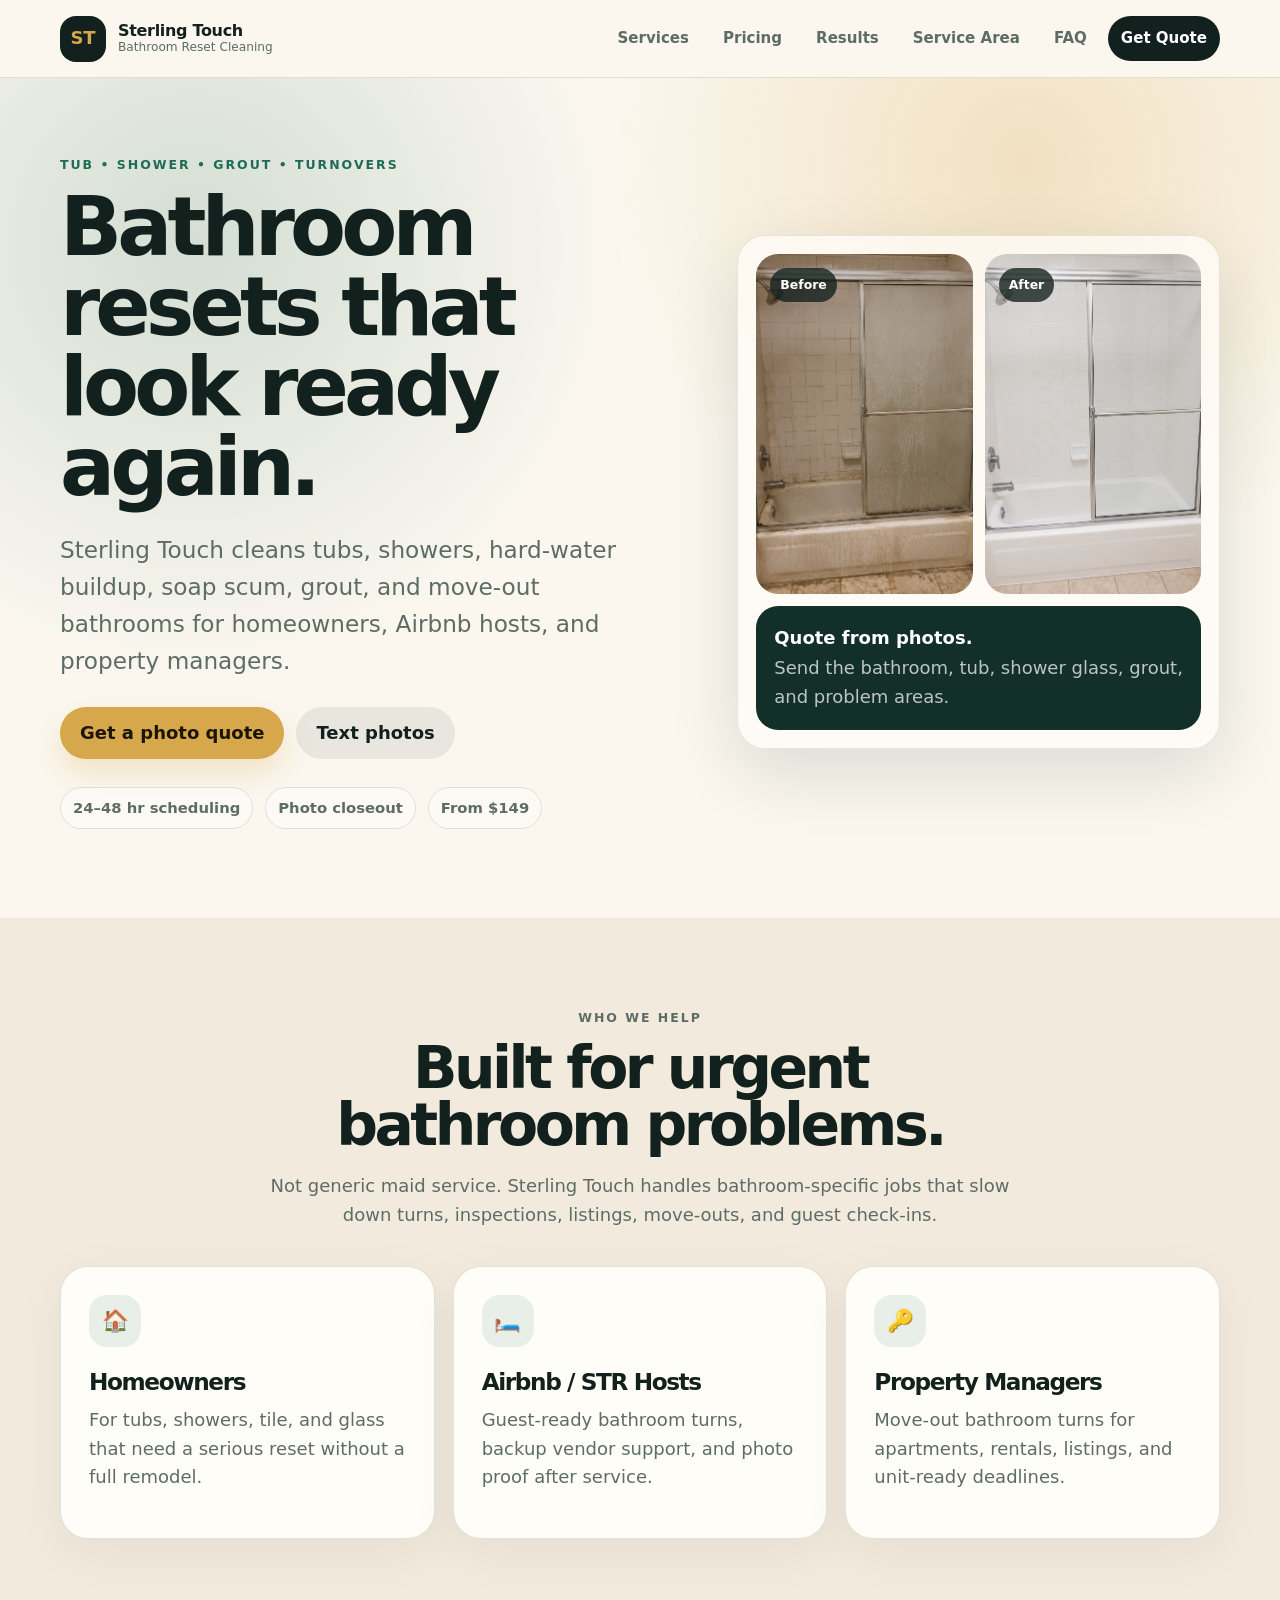
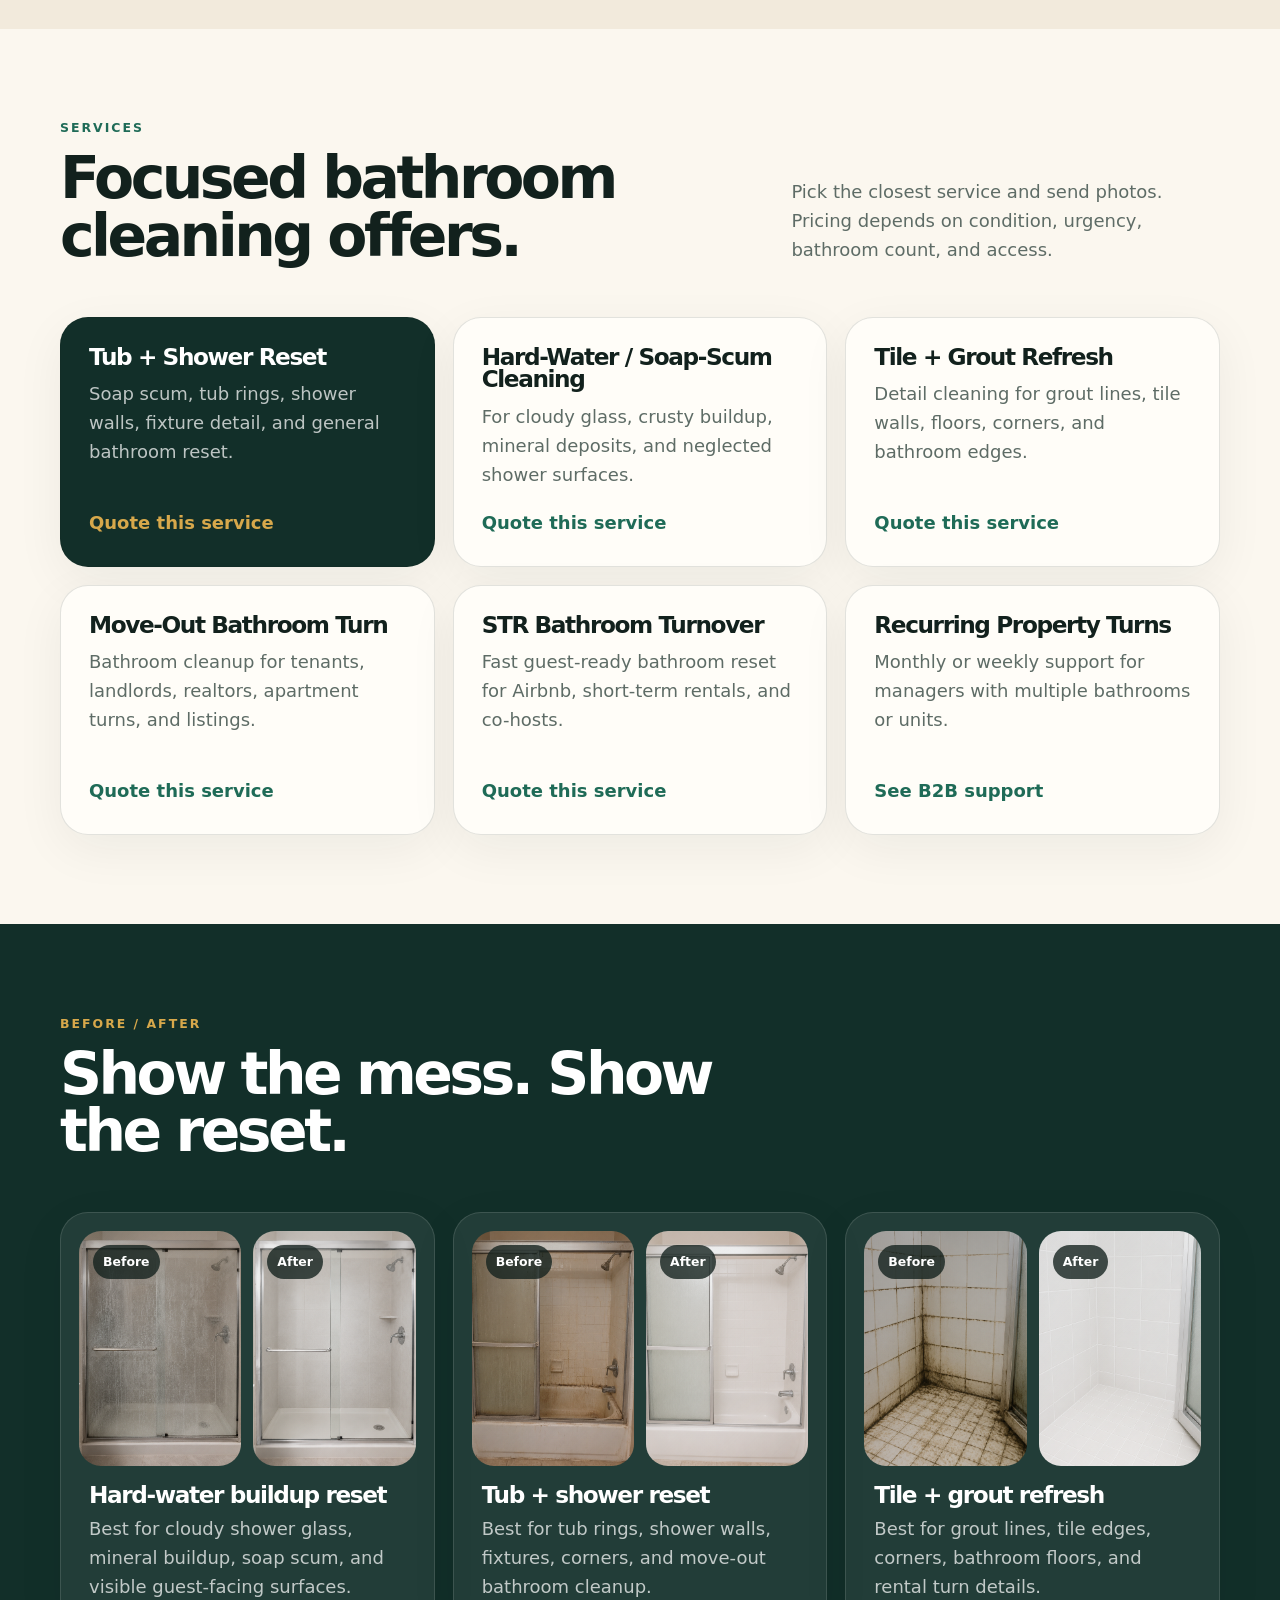
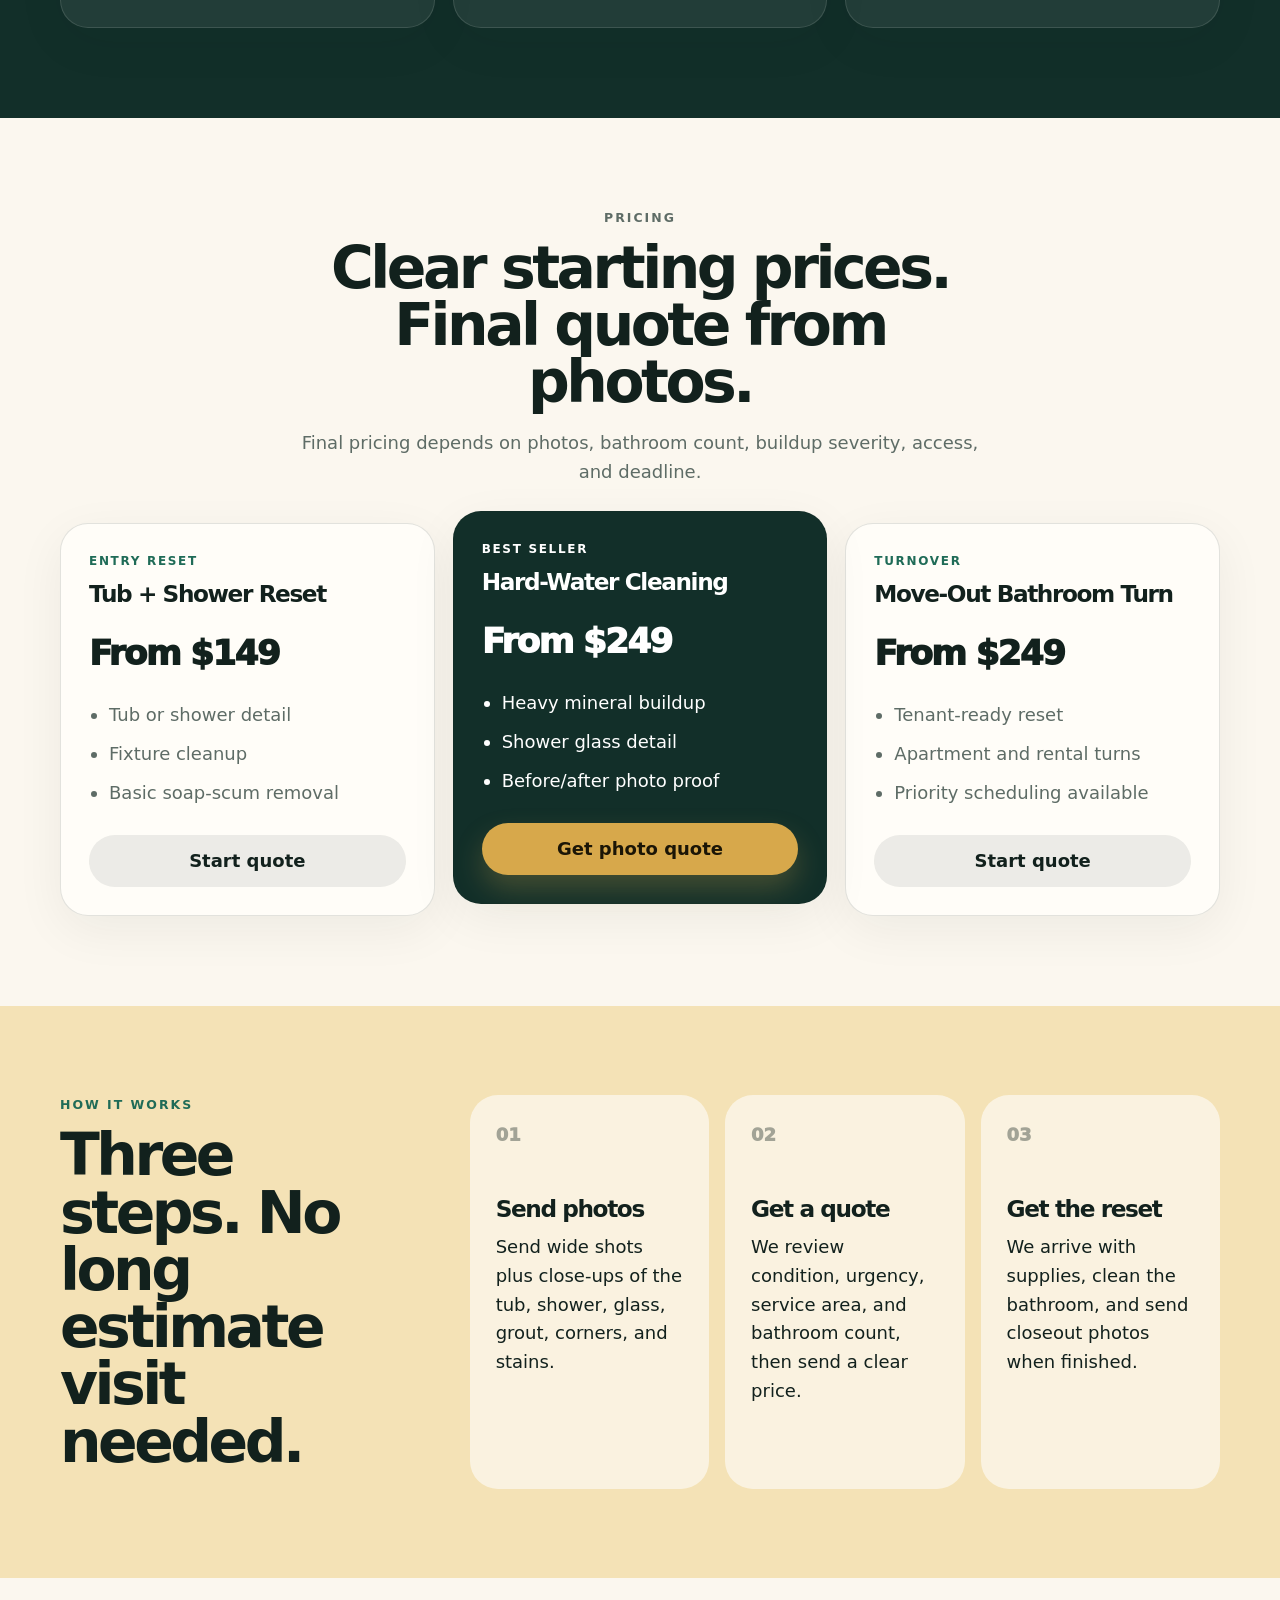
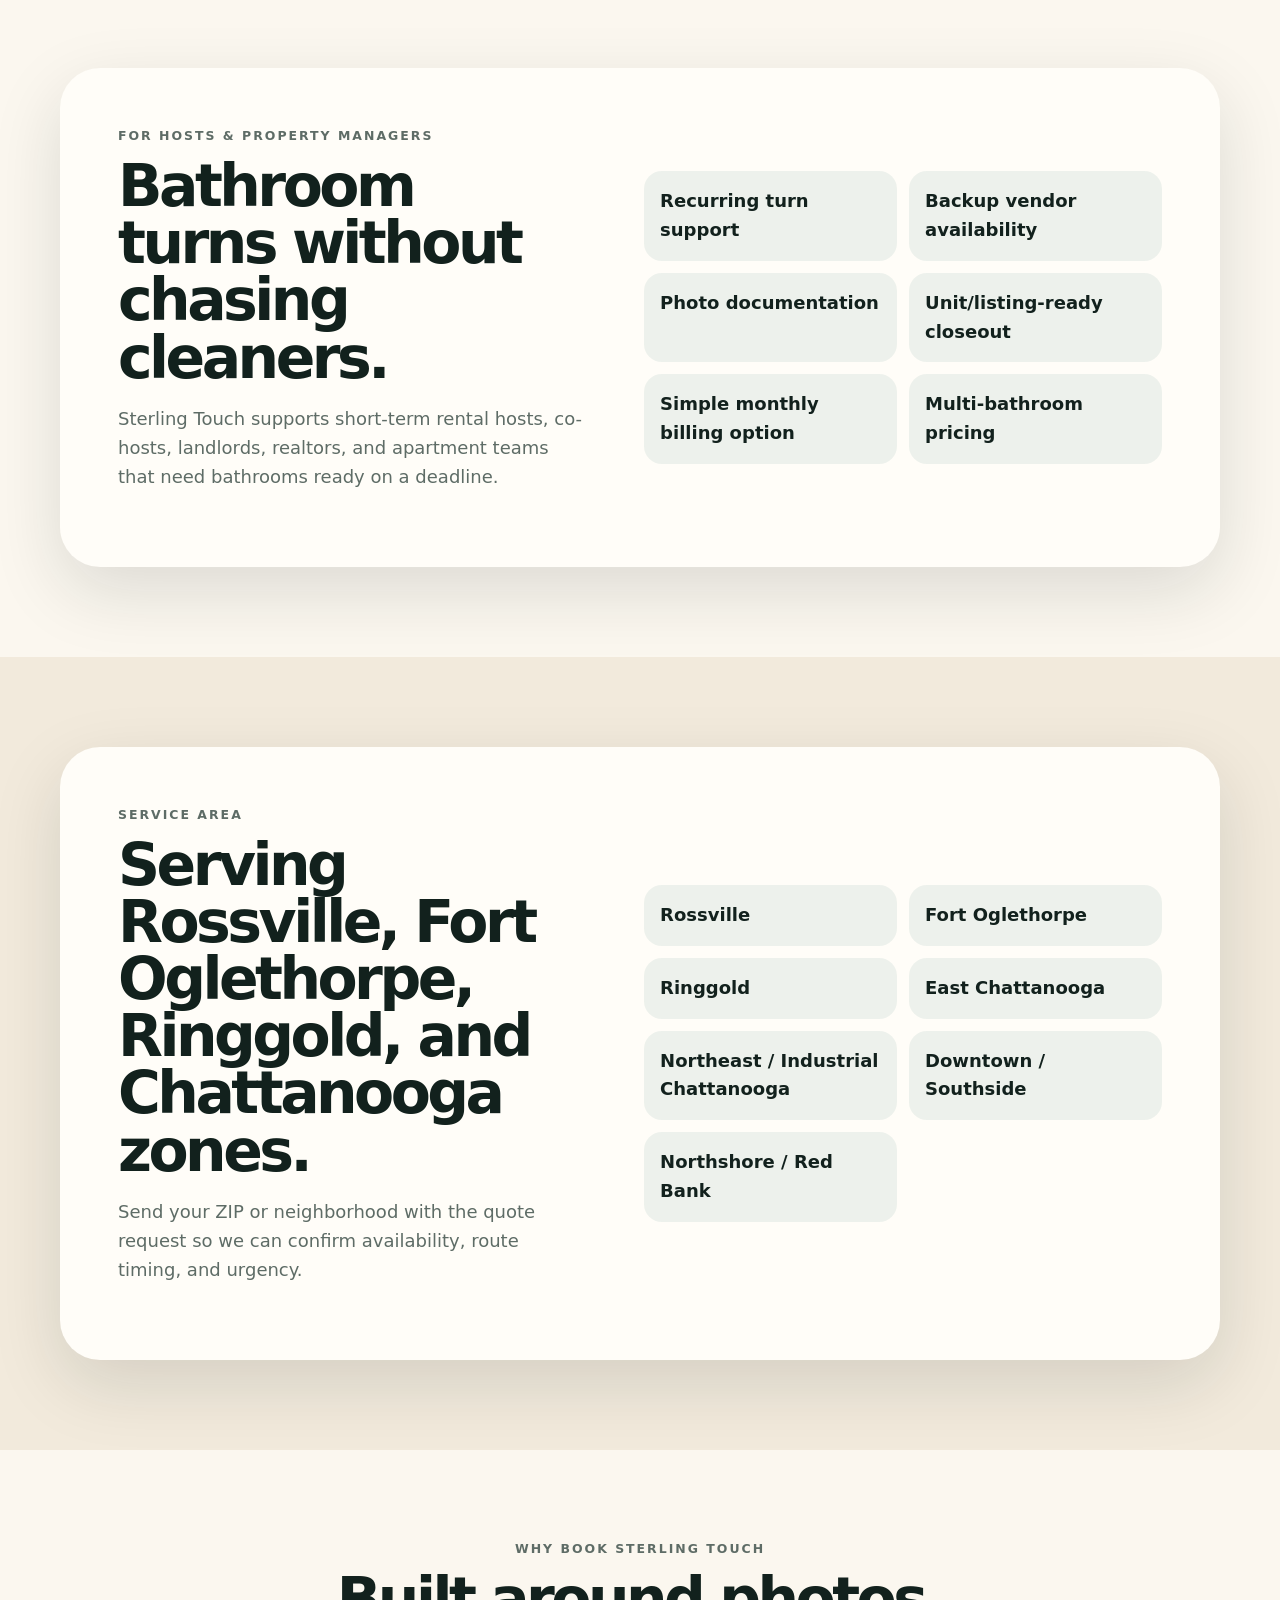
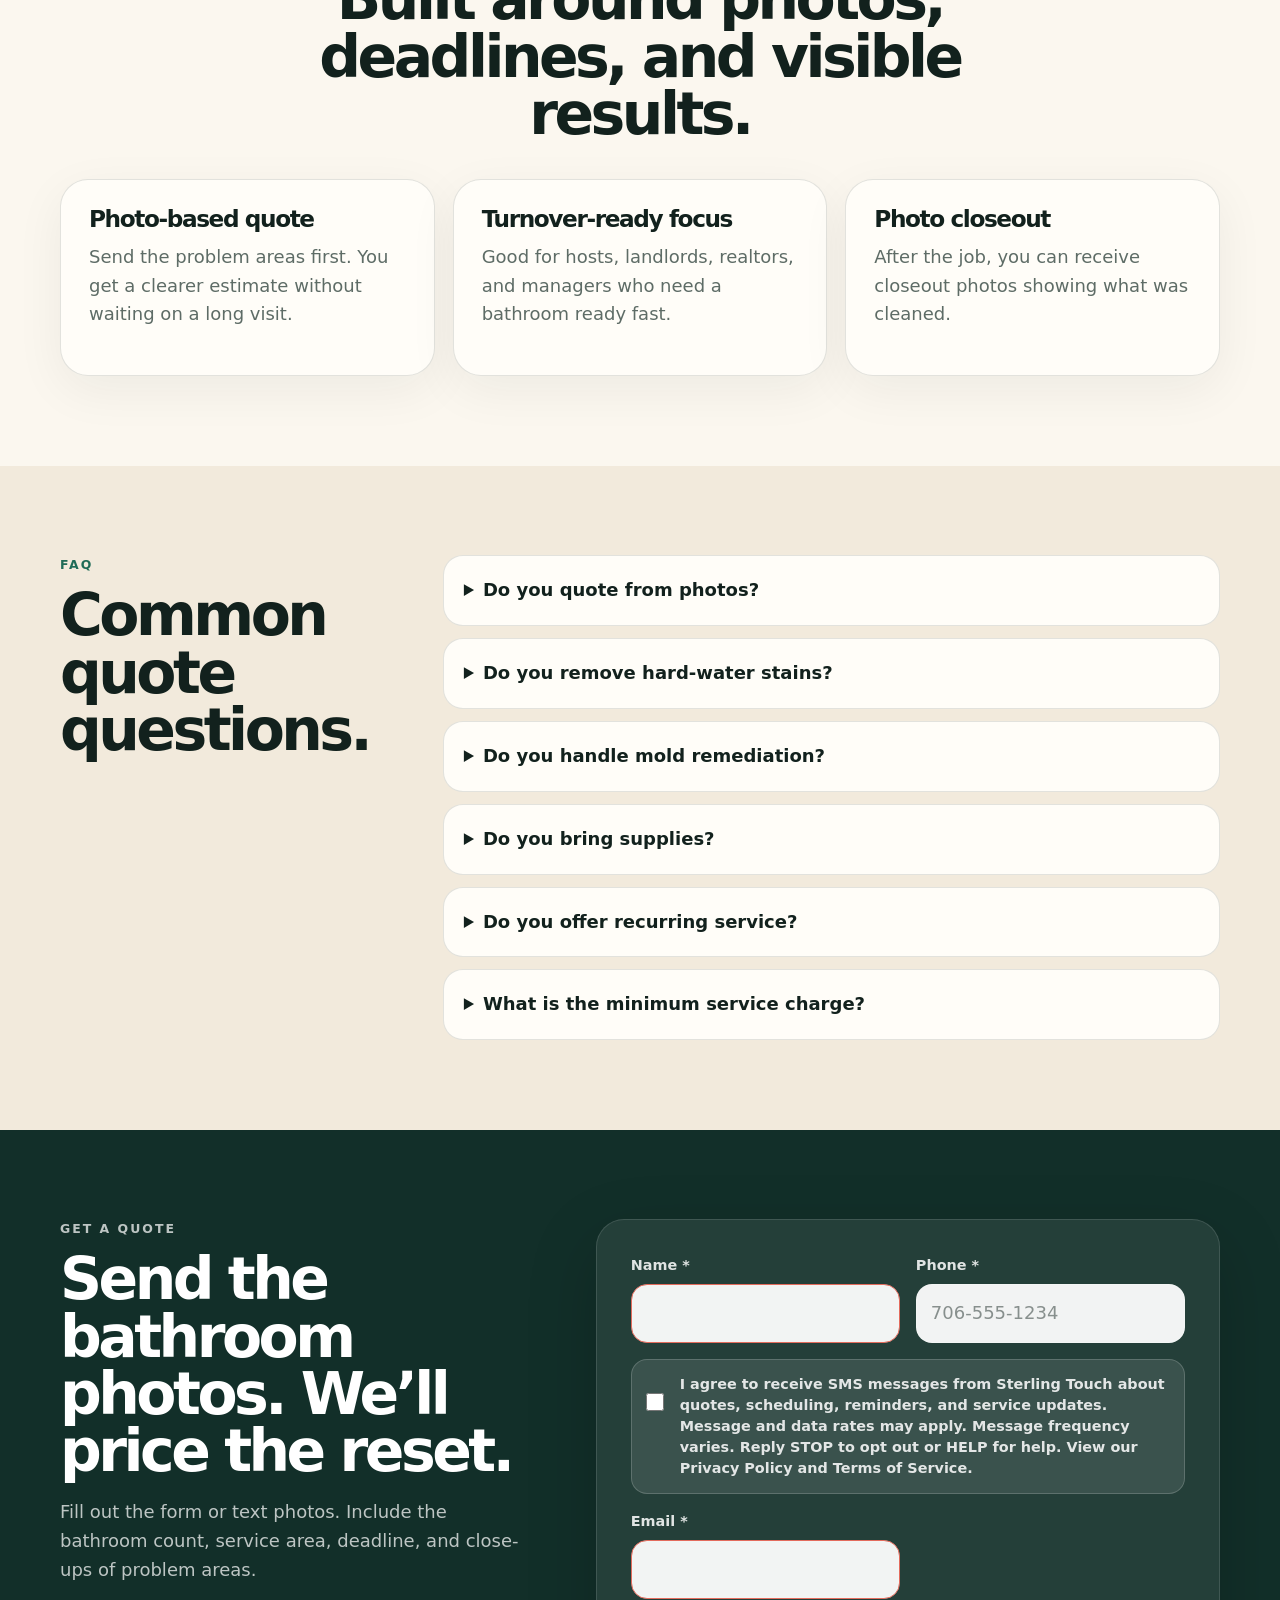
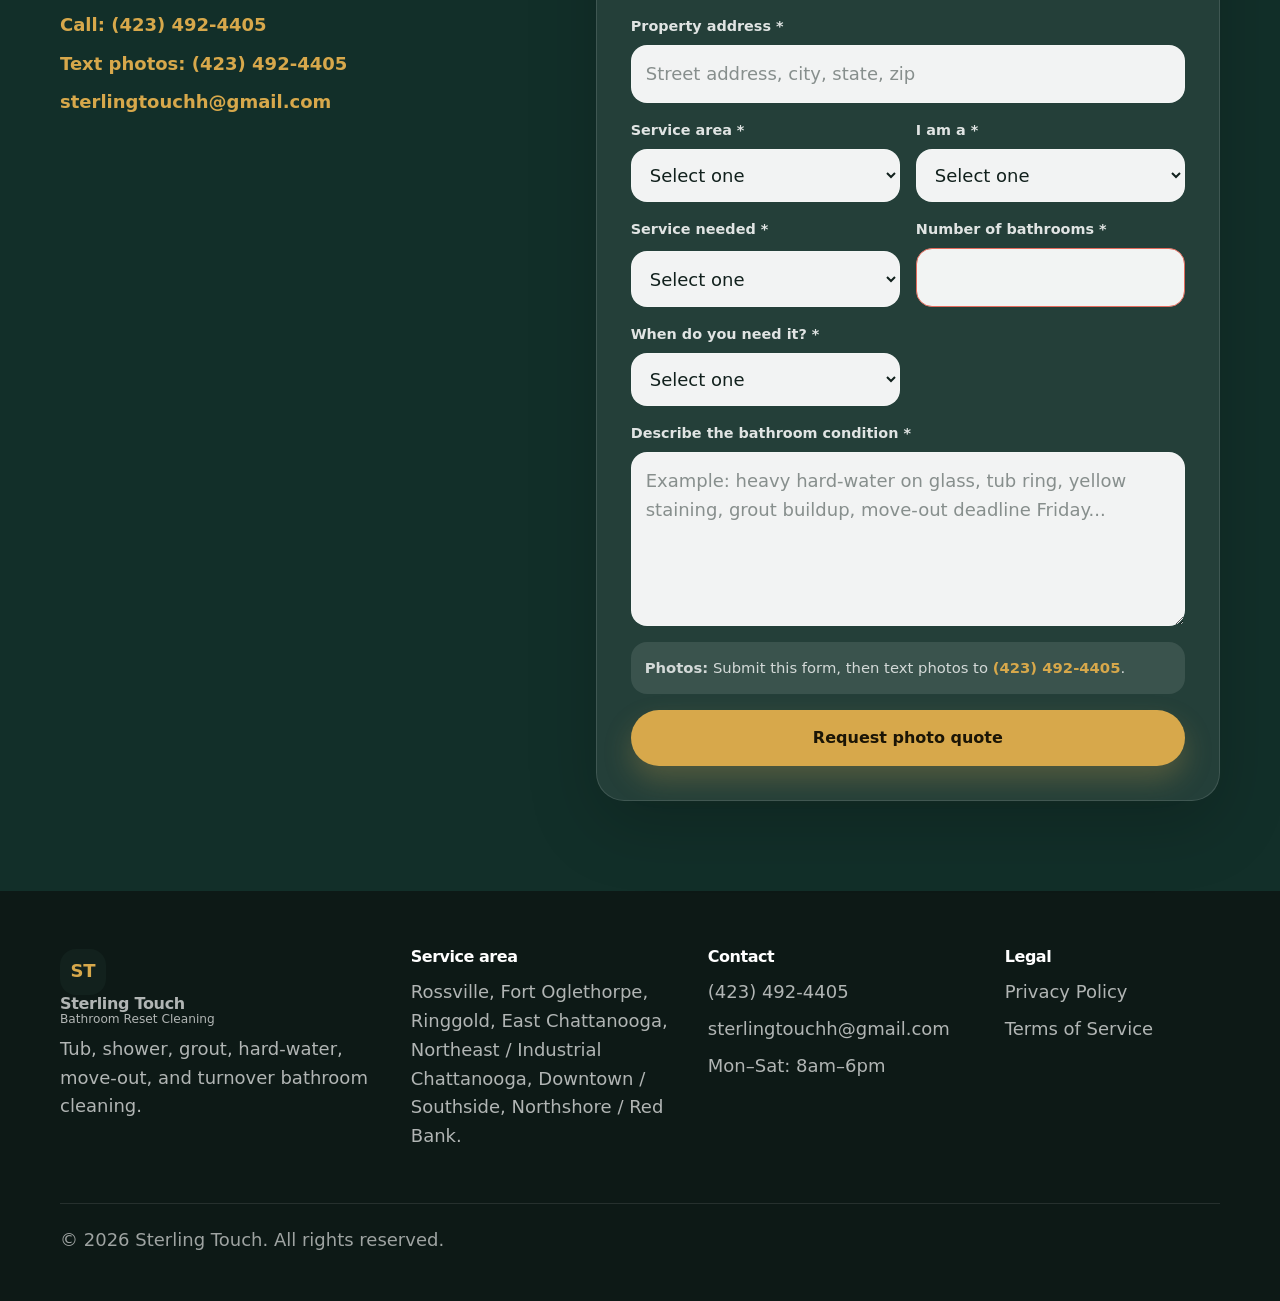
==== commit d6a4821f: "fix: add sms consent to home page form" ====
--- a/index.html
+++ b/index.html
@@ -590,6 +590,23 @@
               />
             </div>
 
+            <div class="form-row sms-consent full">
+              <label class="checkbox-row" for="sms-consent">
+                <input
+                  id="sms-consent"
+                  name="sms_consent"
+                  type="checkbox"
+                  value="I agree to receive SMS messages from Sterling Touch about quotes, scheduling, reminders, and service updates. Message and data rates may apply. Message frequency varies. Reply STOP to opt out or HELP for help."
+                  required
+                />
+                <span>
+                  I agree to receive SMS messages from Sterling Touch about quotes, scheduling, reminders, and service updates. Message and data rates may apply. Message frequency varies. Reply STOP to opt out or HELP for help. View our
+                  <a href="privacy.html" target="_blank" rel="noopener">Privacy Policy</a> and
+                  <a href="terms.html" target="_blank" rel="noopener">Terms of Service</a>.
+                </span>
+              </label>
+            </div>
+
             <div class="form-row">
               <label for="email">Email *</label>
               <input
@@ -693,20 +710,6 @@
                 placeholder="Example: heavy hard-water on glass, tub ring, yellow staining, grout buildup, move-out deadline Friday..."
                 required
               ></textarea>
-            </div>
-
-            <div class="form-row full checkbox-row">
-              <label>
-                <input
-                  id="contact-consent"
-                  name="contact_consent"
-                  type="checkbox"
-                  value="I agree to be contacted about this quote request."
-                  required
-                />
-                I agree to be contacted by Sterling Touch about this quote
-                request. *
-              </label>
             </div>
 
             <div class="form-note full">
@@ -756,7 +759,7 @@
         <div>
           <h2>Legal</h2>
           <a href="privacy.html">Privacy Policy</a>
-          <a href="terms.html">Terms & Conditions</a>
+          <a href="terms.html">Terms of Service</a>
         </div>
       </div>
 
--- a/styles.css
+++ b/styles.css
@@ -834,21 +834,28 @@
   border-color: #e36b5c;
 }
 
-.checkbox-row label {
-  display: flex;
-  align-items: flex-start;
-  gap: 10px;
-  color: rgba(255, 255, 255, 0.82);
+.checkbox-row {
+  display: grid;
+  grid-template-columns: 22px 1fr;
+  gap: 12px;
+  align-items: start;
+  padding: 14px;
+  border: 1px solid rgba(255,255,255,0.18);
+  border-radius: 16px;
+  background: rgba(255,255,255,0.1);
+  color: rgba(255,255,255,0.86);
+  font-size: var(--step--1);
+  font-weight: 700;
   line-height: 1.45;
   cursor: pointer;
 }
 
 .checkbox-row input[type="checkbox"] {
   width: 18px;
-  min-width: 18px;
   height: 18px;
-  min-height: 18px;
-  margin-top: 4px;
+  margin: 2px 0 0;
+  padding: 0;
+  border-radius: 4px;
   accent-color: var(--accent);
   cursor: pointer;
 }
